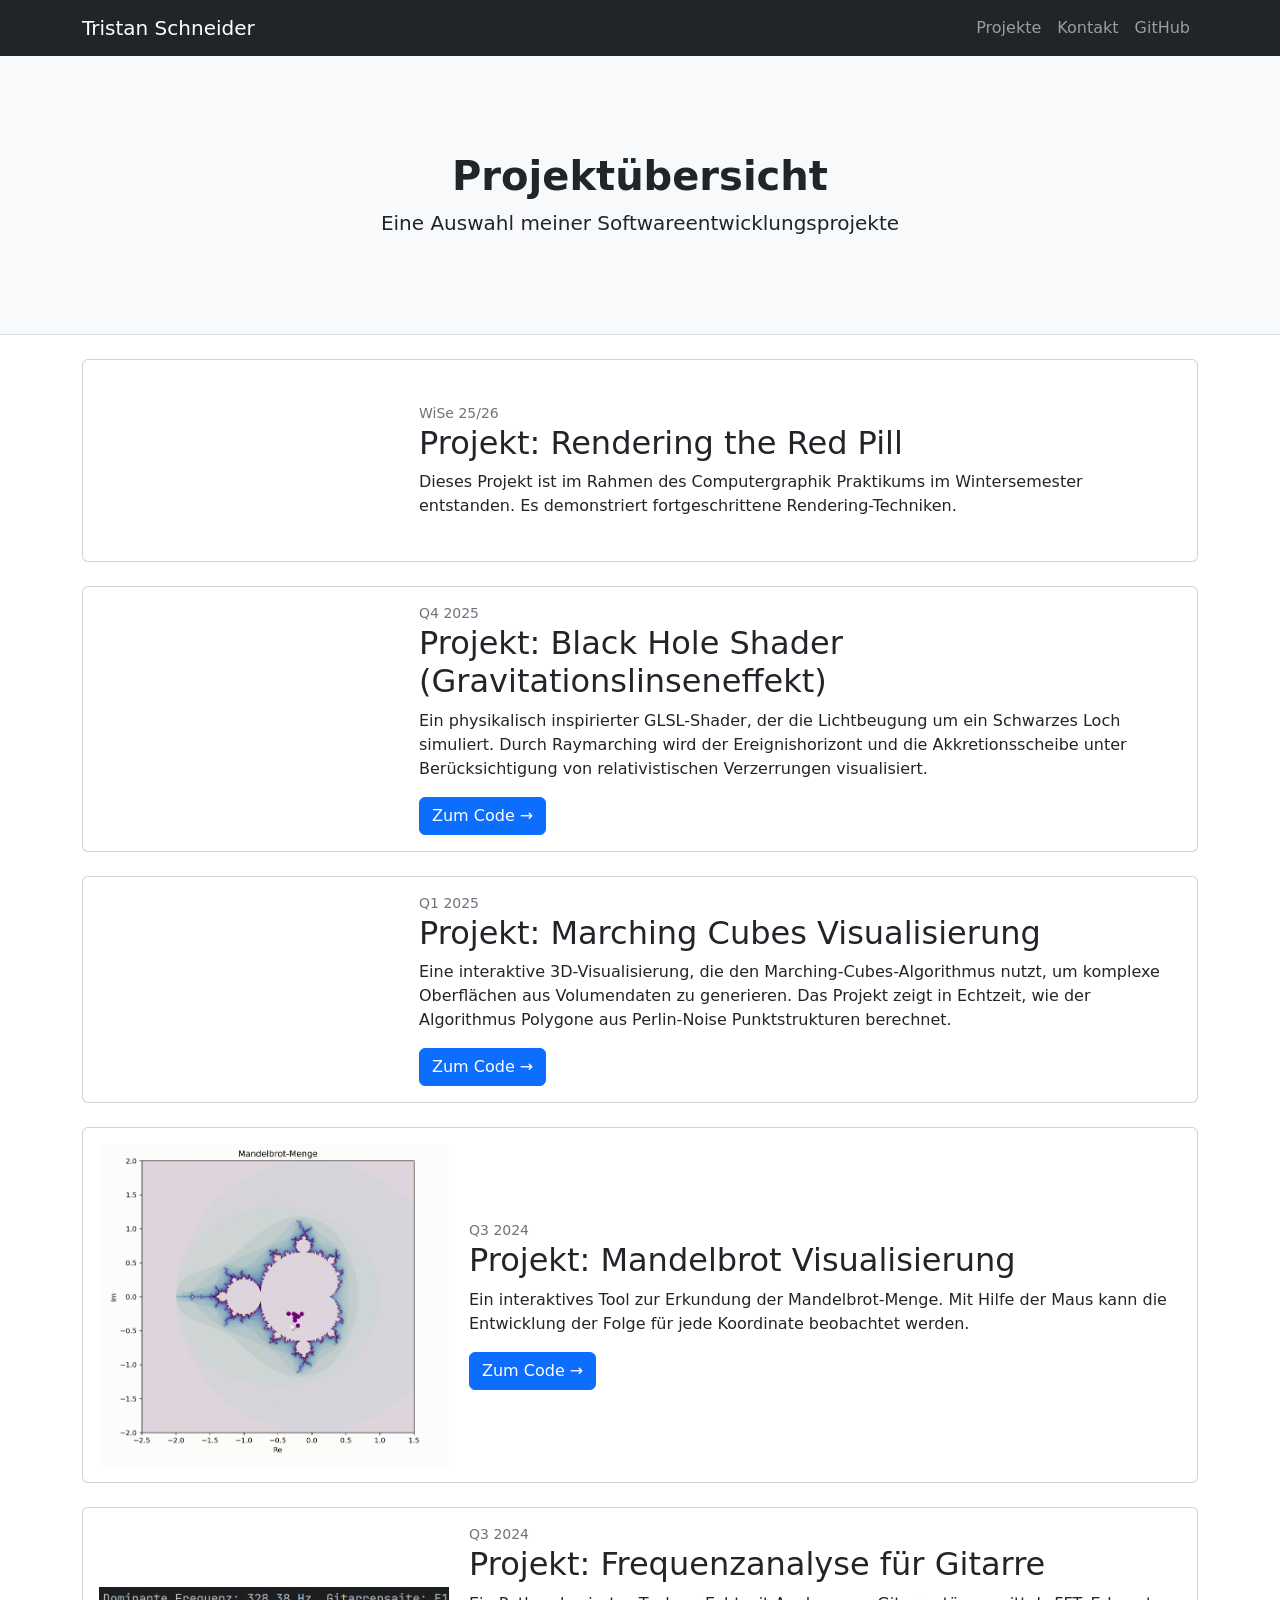
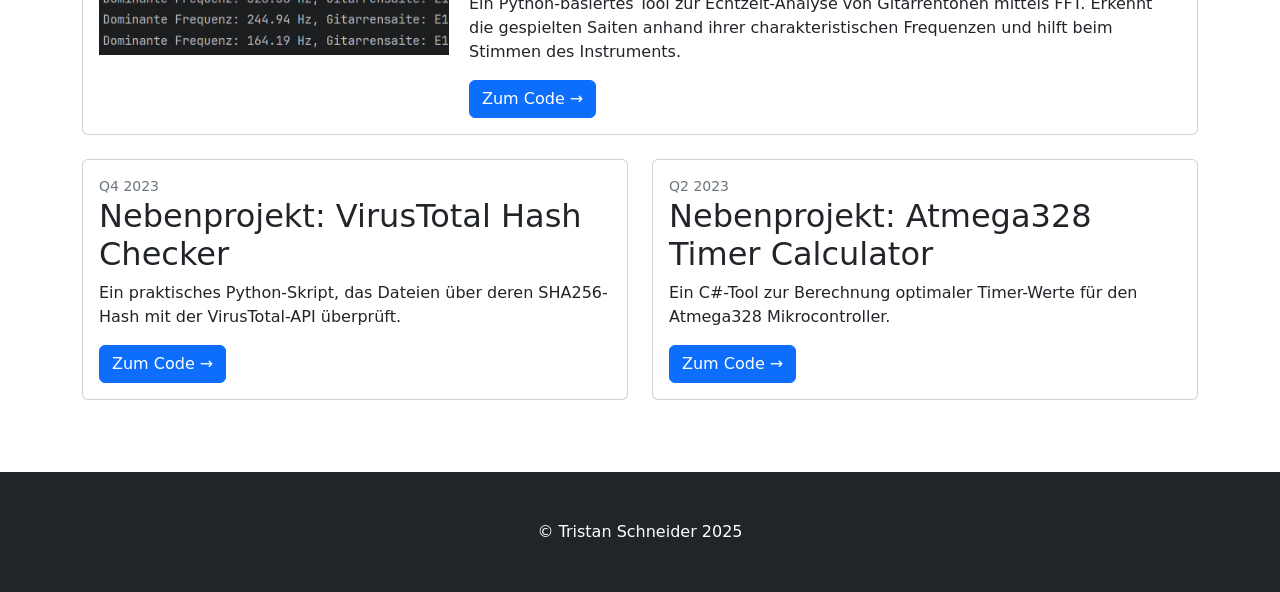
==== index.html @ 1000cde8 "Added Red Pill" ====
<!DOCTYPE html>
<html lang="de">
<head>
    <meta charset="utf-8" />
    <meta name="viewport" content="width=device-width, initial-scale=1, shrink-to-fit=no" />
    <meta name="robots" content="index, follow">
    <meta name="description" content="Portfolio und Projekte von Tristan Schneider" />
    <meta name="author" content="Tristan Schneider" />
    <meta name="google-site-verification" content="EYlL07sfkWWD0wl-OWLfSfuD8Da2Ii_gTiyONG-HzNk" />
    <title>Tristan Schneider – Projekte & Portfolio</title>
    <link rel="icon" type="image/x-icon" href="assets/favicon.ico" />
    <link href="css/styles.css" rel="stylesheet" />
    <style>
        .card-img-left, video {
            width: 350px;
            height: auto;
            margin-right: 20px;
        }

        iframe {
            width: 350px;
            aspect-ratio: 16 / 9;
            margin-right: 20px;
        }

        @media (max-width: 768px) {
            .card-body {
                flex-direction: column;
                text-align: center;
            }

            .card-img-left, video, iframe {
                width: 100%;
                max-width: 350px;
                margin: 0 auto 20px auto;
            }
        }
    </style>
</head>
<body>
<div id="navbar-placeholder"></div>

<header class="py-5 bg-light border-bottom mb-4">
    <div class="container">
        <div class="text-center my-5">
            <h1 class="fw-bolder">Projektübersicht</h1>
            <p class="lead mb-0">Eine Auswahl meiner Softwareentwicklungsprojekte</p>
        </div>
    </div>
</header>

<div class="container">
    <div class="row">
        <div class="col-lg-12">

            <div class="card mb-4">
                <div class="card-body d-flex flex-column flex-sm-row align-items-center">
                    <iframe src="https://www.youtube-nocookie.com/embed/eEupJrGPFXA?si=-1QidhEYqixV_1gB" title="YouTube video player" frameborder="0" allow="accelerometer; autoplay; clipboard-write; encrypted-media; gyroscope; picture-in-picture; web-share" referrerpolicy="strict-origin-when-cross-origin" allowfullscreen></iframe>
                    <div>
                        <div class="small text-muted">WiSe 25/26</div>
                        <h2 class="card-title">Projekt: Rendering the Red Pill</h2>
                        <p class="card-text">
                            Dieses Projekt ist im Rahmen des Computergraphik Praktikums im Wintersemester entstanden. Es demonstriert fortgeschrittene Rendering-Techniken.
                        </p>
                    </div>
                </div>
            </div>

            <div class="card mb-4">
                <div class="card-body d-flex flex-column flex-sm-row align-items-center">
                    <video autoplay loop muted playsinline>
                        <source src="assets/black_hole.mp4" type="video/mp4">
                        Dein Browser unterstützt dieses Videoformat nicht.
                    </video>
                    <div>
                        <div class="small text-muted">Q4 2025</div>
                        <h2 class="card-title">Projekt: Black Hole Shader (Gravitationslinseneffekt)</h2>
                        <p class="card-text">
                            Ein physikalisch inspirierter GLSL-Shader, der die Lichtbeugung um ein Schwarzes Loch simuliert.
                            Durch Raymarching wird der Ereignishorizont und die Akkretionsscheibe unter Berücksichtigung von relativistischen Verzerrungen visualisiert.
                        </p>
                        <a class="btn btn-primary" href="https://github.com/TristanSchneider-dev/BlackHole_ShaderGL">Zum Code →</a>
                    </div>
                </div>
            </div>

            <div class="card mb-4">
                <div class="card-body d-flex flex-column flex-sm-row align-items-center">
                    <video autoplay loop muted playsinline>
                        <source src="assets/cubes.mp4" type="video/mp4">
                        Dein Browser unterstützt dieses Videoformat nicht.
                    </video>
                    <div>
                        <div class="small text-muted">Q1 2025</div>
                        <h2 class="card-title">Projekt: Marching Cubes Visualisierung</h2>
                        <p class="card-text">
                            Eine interaktive 3D-Visualisierung, die den Marching-Cubes-Algorithmus nutzt, um komplexe Oberflächen aus Volumendaten zu generieren.
                            Das Projekt zeigt in Echtzeit, wie der Algorithmus Polygone aus Perlin-Noise Punktstrukturen berechnet.
                        </p>
                        <a class="btn btn-primary" href="https://github.com/TristanSchneider-dev/MarchingCubes_Visualisation">Zum Code →</a>
                    </div>
                </div>
            </div>

            <div class="card mb-4">
                <div class="card-body d-flex flex-column flex-sm-row align-items-center">
                    <img class="card-img-left" src="assets/mandelbrot.gif" alt="Projektbild" />
                    <div>
                        <div class="small text-muted">Q3 2024</div>
                        <h2 class="card-title">Projekt: Mandelbrot Visualisierung</h2>
                        <p class="card-text">
                            Ein interaktives Tool zur Erkundung der Mandelbrot-Menge. Mit Hilfe der Maus kann die Entwicklung der Folge für jede Koordinate beobachtet werden.
                        </p>
                        <a class="btn btn-primary" href="https://github.com/TristanSchneider-dev/Mandelbrot_Menge">Zum Code →</a>
                    </div>
                </div>
            </div>

            <div class="card mb-4">
                <div class="card-body d-flex flex-column flex-sm-row align-items-center">
                    <img class="card-img-left" src="assets/guitar_fft.gif" alt="Projektbild" />
                    <div>
                        <div class="small text-muted">Q3 2024</div>
                        <h2 class="card-title">Projekt: Frequenzanalyse für Gitarre</h2>
                        <p class="card-text">
                            Ein Python-basiertes Tool zur Echtzeit-Analyse von Gitarrentönen mittels FFT.
                            Erkennt die gespielten Saiten anhand ihrer charakteristischen Frequenzen und hilft beim Stimmen des Instruments.
                        </p>
                        <a class="btn btn-primary" href="https://github.com/TristanSchneider-dev/GuitarTuner_FFT">Zum Code →</a>
                    </div>
                </div>
            </div>

            <div class="row">
                <div class="col-lg-6">
                    <div class="card mb-4">
                        <div class="card-body d-flex flex-column flex-sm-row align-items-center">
                            <div>
                                <div class="small text-muted">Q4 2023</div>
                                <h2 class="card-title">Nebenprojekt: VirusTotal Hash Checker</h2>
                                <p class="card-text">
                                    Ein praktisches Python-Skript, das Dateien über deren SHA256-Hash mit der VirusTotal-API überprüft.
                                </p>
                                <a class="btn btn-primary" href="https://github.com/TristanSchneider-dev/VT_Hash_Checker">Zum Code →</a>
                            </div>
                        </div>
                    </div>
                </div>

                <div class="col-lg-6">
                    <div class="card mb-4">
                        <div class="card-body d-flex flex-column flex-sm-row align-items-center">
                            <div>
                                <div class="small text-muted">Q2 2023</div>
                                <h2 class="card-title">Nebenprojekt: Atmega328 Timer Calculator</h2>
                                <p class="card-text">
                                    Ein C#-Tool zur Berechnung optimaler Timer-Werte für den Atmega328 Mikrocontroller.
                                </p>
                                <a class="btn btn-primary" href="https://github.com/TristanSchneider-dev/ATmega328_Timer_Interrupt_Calculator">Zum Code →</a>
                            </div>
                        </div>
                    </div>
                </div>
            </div>
        </div>
    </div>
</div>

<div id="footer-placeholder"></div>

<script src="https://cdn.jsdelivr.net/npm/bootstrap@5.2.3/dist/js/bootstrap.bundle.min.js"></script>
<script src="js/scripts.js"></script>
<script>
    fetch("navbar.html").then(r => r.text()).then(d => { document.getElementById("navbar-placeholder").innerHTML = d; });
    fetch("footer.html").then(r => r.text()).then(d => { document.getElementById("footer-placeholder").innerHTML = d; });
</script>
</body>
</html>
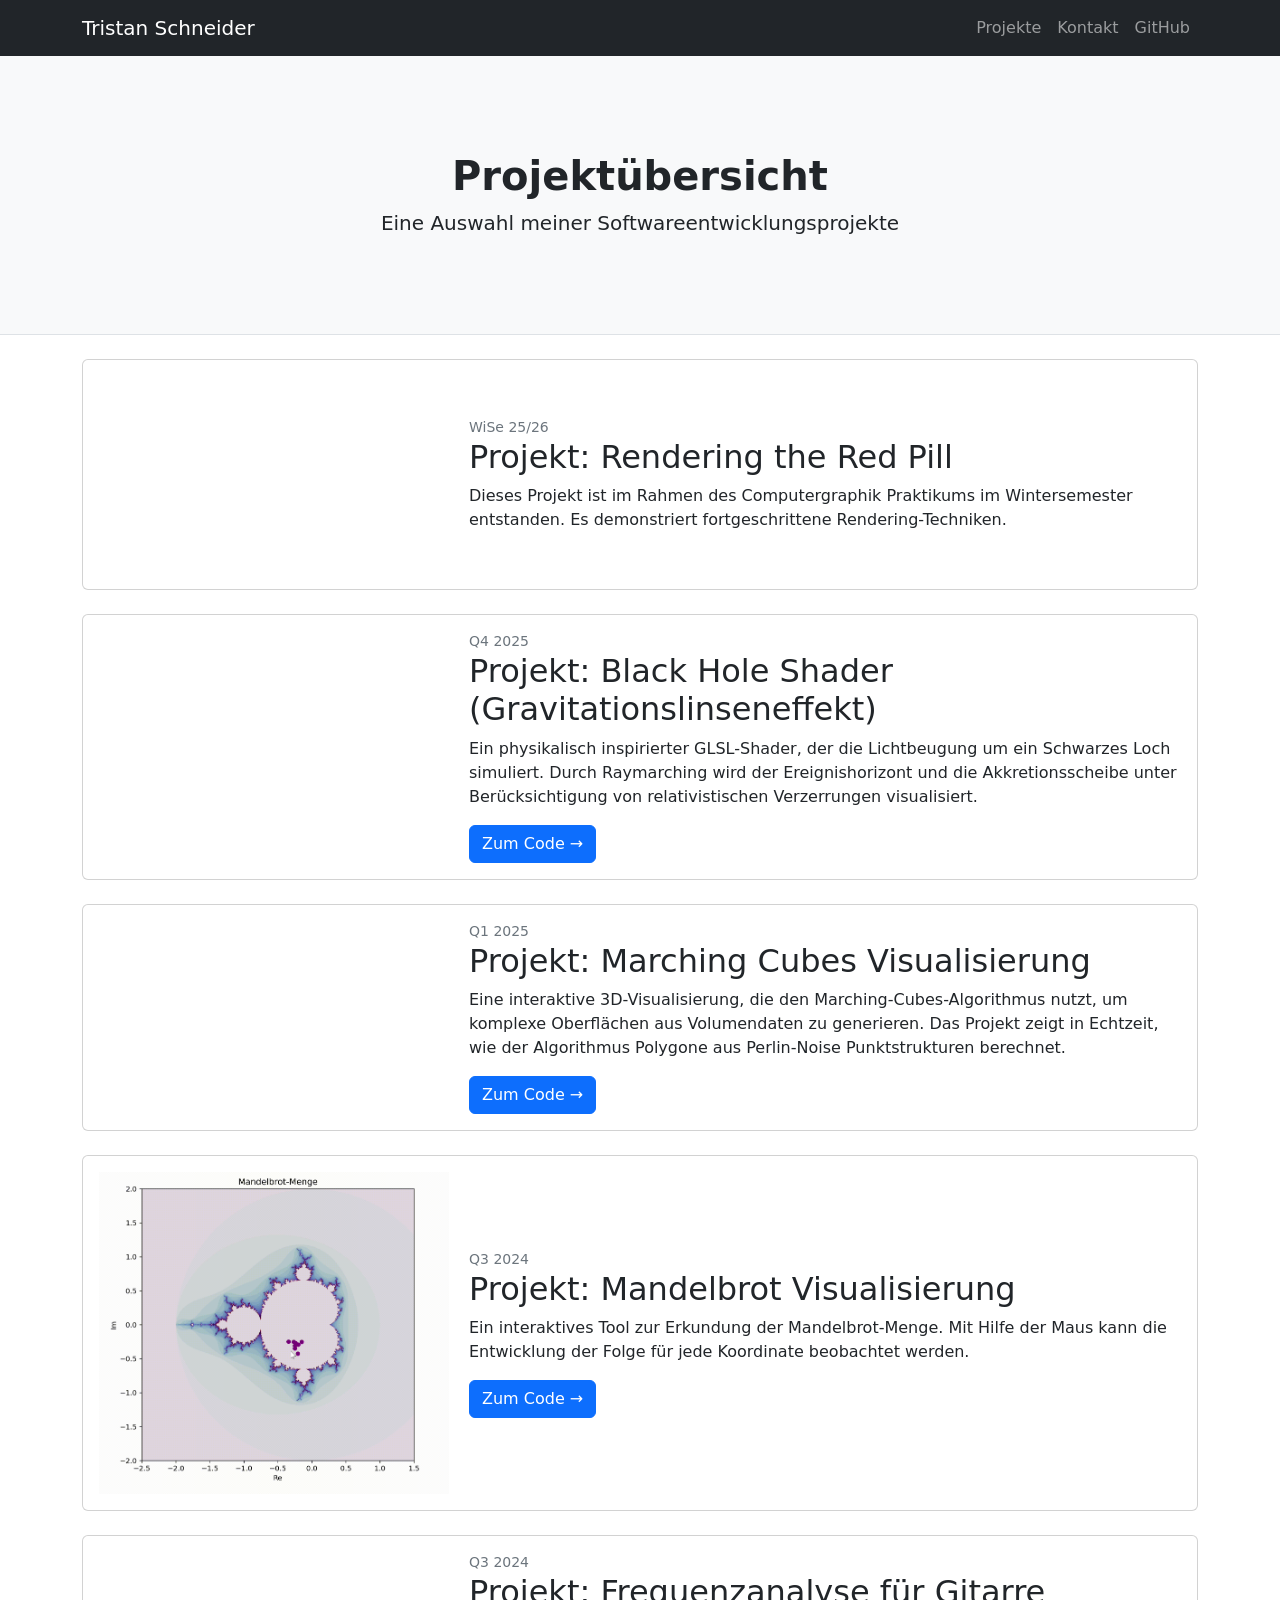
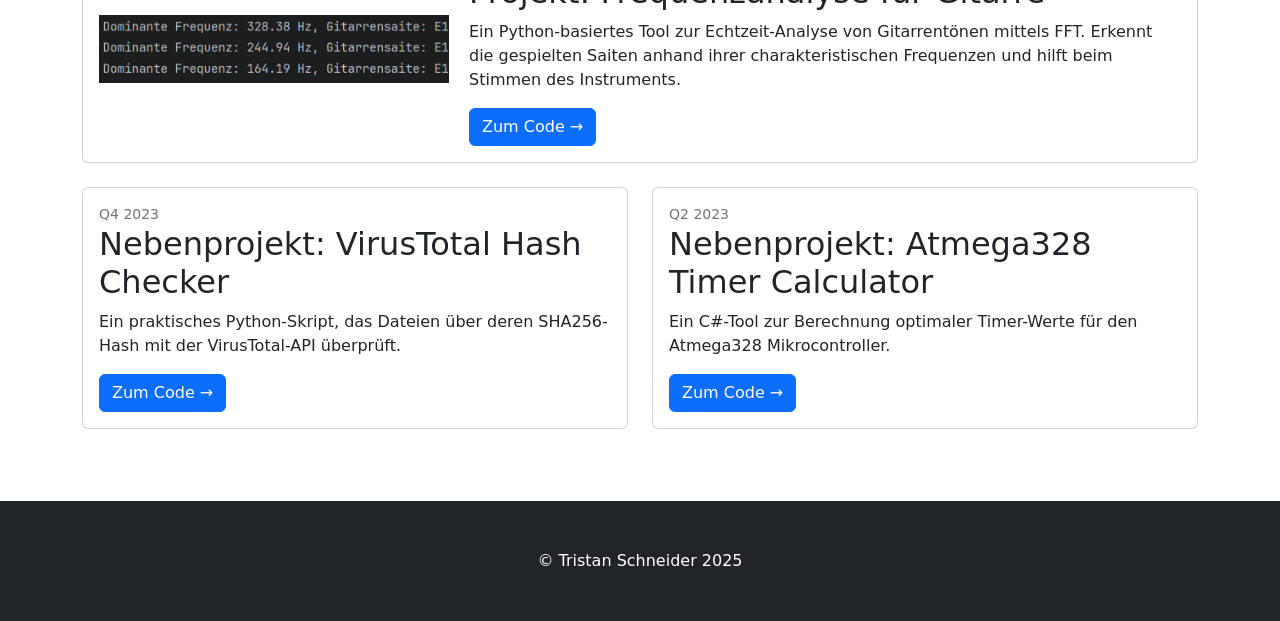
==== commit 5a3b9a29: "Added Red Pill" ====
--- a/index.html
+++ b/index.html
@@ -15,12 +15,15 @@
             width: 350px;
             height: auto;
             margin-right: 20px;
+            flex-shrink: 0;
+            object-fit: contain;
         }
 
         iframe {
             width: 350px;
             aspect-ratio: 16 / 9;
             margin-right: 20px;
+            flex-shrink: 0;
         }
 
         @media (max-width: 768px) {
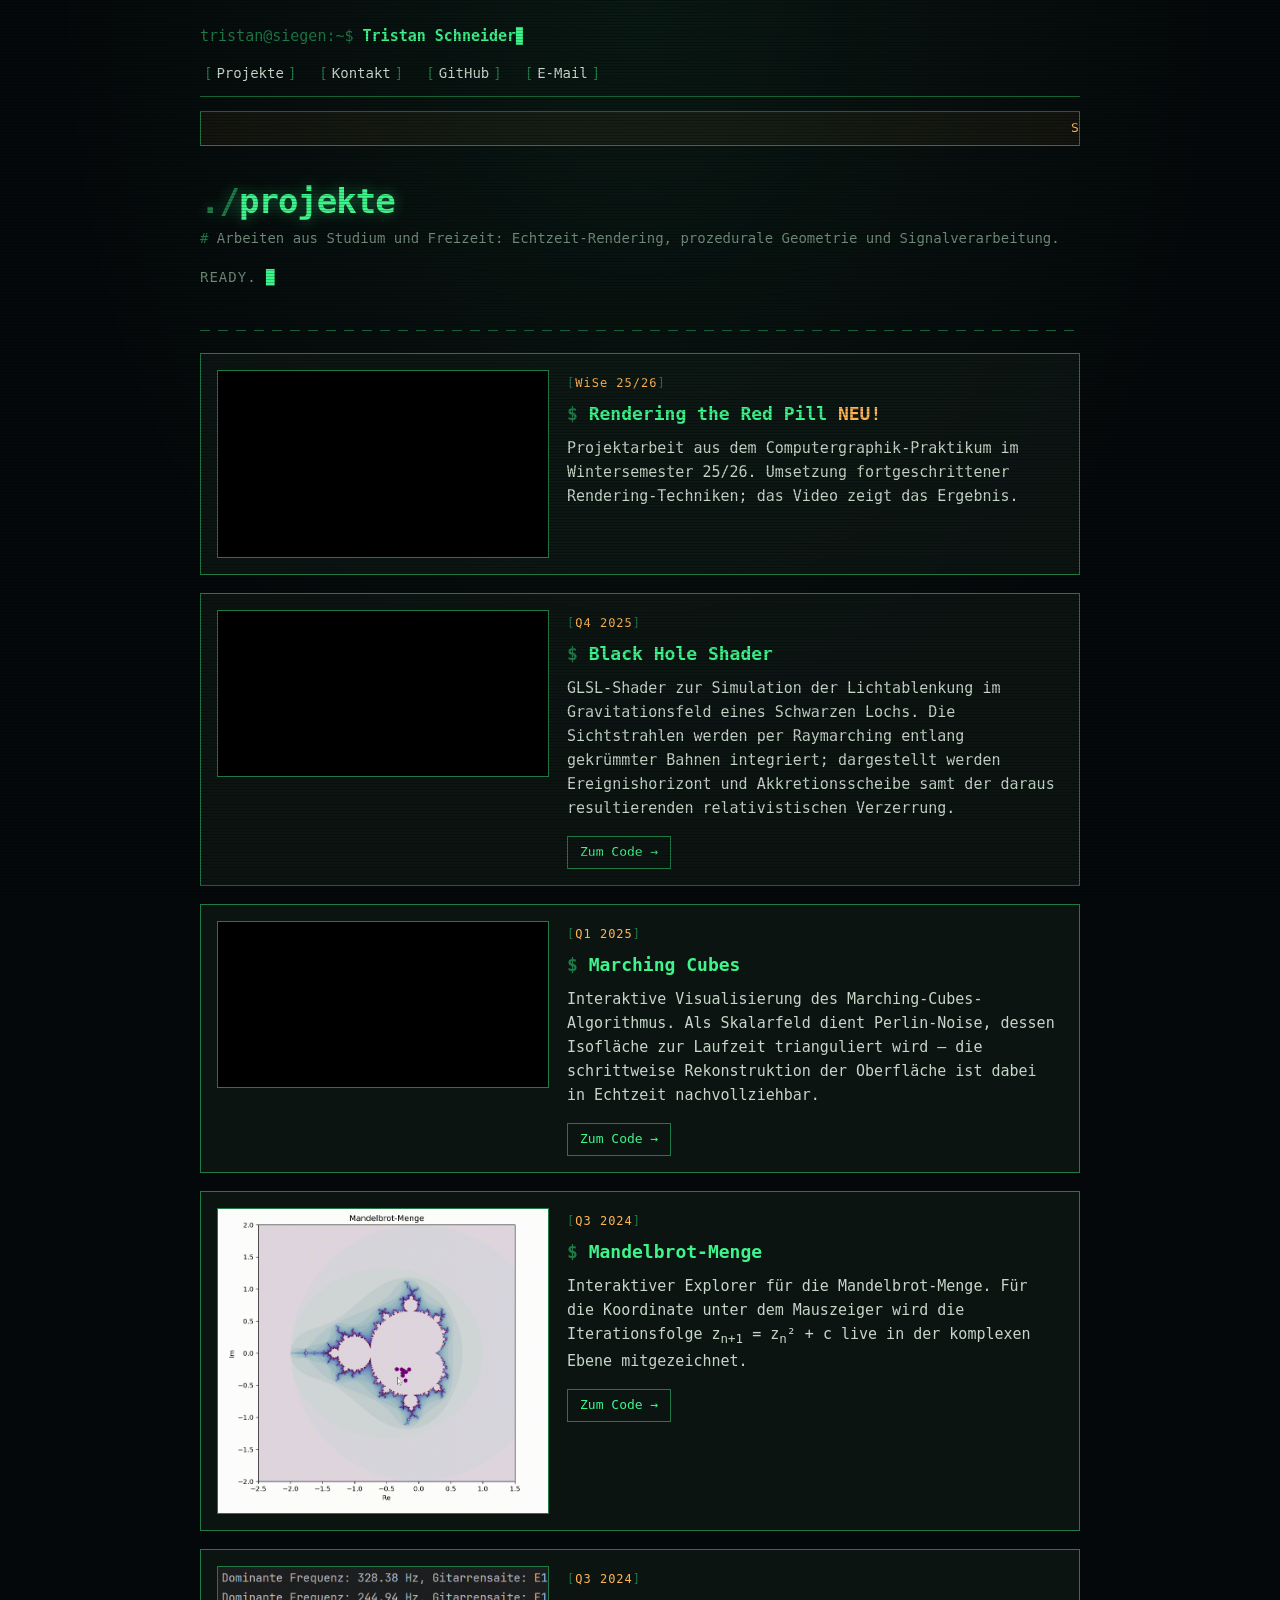
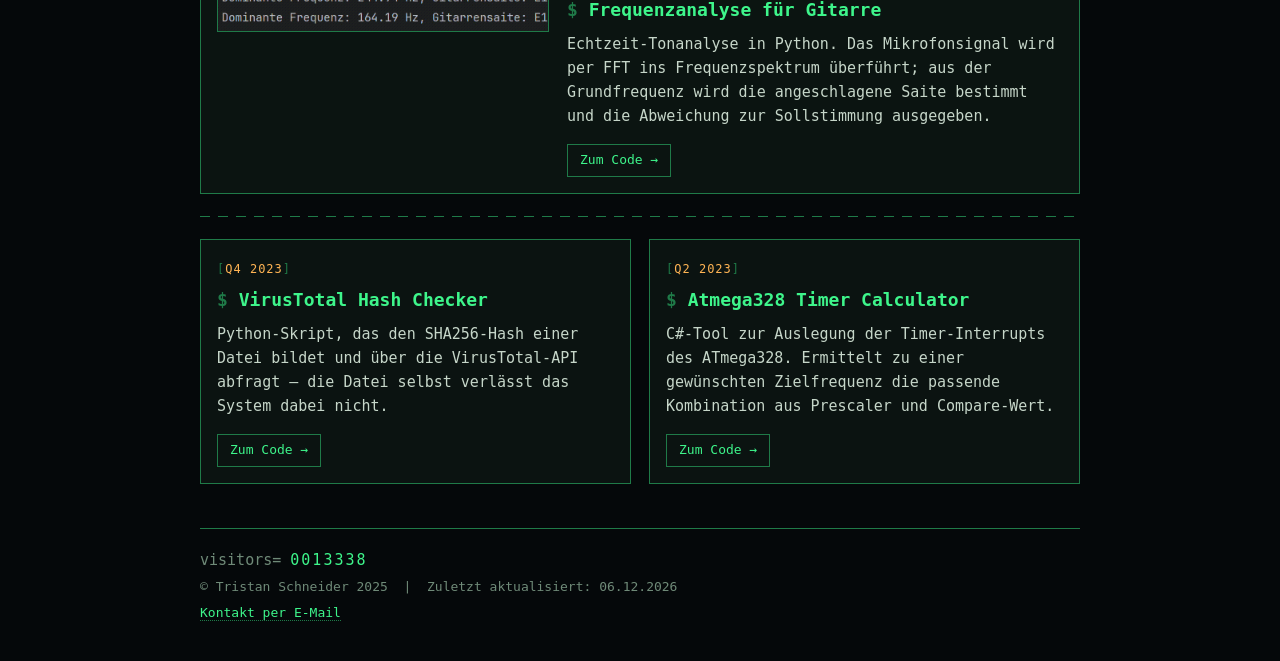
==== commit 06dcda8a: "terminal look" ====
--- a/index.html
+++ b/index.html
@@ -7,175 +7,133 @@
     <meta name="description" content="Portfolio und Projekte von Tristan Schneider" />
     <meta name="author" content="Tristan Schneider" />
     <meta name="google-site-verification" content="EYlL07sfkWWD0wl-OWLfSfuD8Da2Ii_gTiyONG-HzNk" />
-    <title>Tristan Schneider – Projekte & Portfolio</title>
+    <title>Tristan Schneider – Projekte &amp; Portfolio</title>
     <link rel="icon" type="image/x-icon" href="assets/favicon.ico" />
-    <link href="css/styles.css" rel="stylesheet" />
-    <style>
-        .card-img-left, video {
-            width: 350px;
-            height: auto;
-            margin-right: 20px;
-            flex-shrink: 0;
-            object-fit: contain;
-        }
-
-        iframe {
-            width: 350px;
-            aspect-ratio: 16 / 9;
-            margin-right: 20px;
-            flex-shrink: 0;
-        }
-
-        @media (max-width: 768px) {
-            .card-body {
-                flex-direction: column;
-                text-align: center;
-            }
-
-            .card-img-left, video, iframe {
-                width: 100%;
-                max-width: 350px;
-                margin: 0 auto 20px auto;
-            }
-        }
-    </style>
+    <!-- Theme: css/terminal.css, css/n64.css oder css/retro.css -->
+    <link href="css/terminal.css" rel="stylesheet" />
 </head>
 <body>
-<div id="navbar-placeholder"></div>
+<div class="wrapper">
 
-<header class="py-5 bg-light border-bottom mb-4">
-    <div class="container">
-        <div class="text-center my-5">
-            <h1 class="fw-bolder">Projektübersicht</h1>
-            <p class="lead mb-0">Eine Auswahl meiner Softwareentwicklungsprojekte</p>
+    <div id="navbar-placeholder"></div>
+
+    <div class="page-head">
+        <h1 class="title">Projekte</h1>
+        <p class="sub">Arbeiten aus Studium und Freizeit: Echtzeit-Rendering, prozedurale Geometrie und Signalverarbeitung.</p>
+        <div class="start-sign" aria-hidden="true"></div>
+    </div>
+
+    <hr class="divider" />
+
+    <div class="card">
+        <div class="card-inner">
+            <iframe src="https://www.youtube-nocookie.com/embed/eEupJrGPFXA?si=-1QidhEYqixV_1gB" title="YouTube video player" frameborder="0" allow="accelerometer; autoplay; clipboard-write; encrypted-media; gyroscope; picture-in-picture; web-share" referrerpolicy="strict-origin-when-cross-origin" allowfullscreen></iframe>
+            <div class="text">
+                <div class="date">WiSe 25/26</div>
+                <h2>Rendering the Red Pill <span class="blink">NEU!</span></h2>
+                <p>
+                    Projektarbeit aus dem Computergraphik-Praktikum im Wintersemester 25/26. Umsetzung fortgeschrittener Rendering-Techniken; das Video zeigt das Ergebnis.
+                </p>
+            </div>
         </div>
     </div>
-</header>
 
-<div class="container">
-    <div class="row">
-        <div class="col-lg-12">
+    <div class="card">
+        <div class="card-inner">
+            <video autoplay loop muted playsinline>
+                <source src="assets/black_hole.mp4" type="video/mp4">
+                Dein Browser unterstützt dieses Videoformat nicht.
+            </video>
+            <div class="text">
+                <div class="date">Q4 2025</div>
+                <h2>Black Hole Shader</h2>
+                <p>
+                    GLSL-Shader zur Simulation der Lichtablenkung im Gravitationsfeld eines Schwarzen Lochs. Die Sichtstrahlen werden per Raymarching entlang gekrümmter Bahnen integriert; dargestellt werden Ereignishorizont und Akkretionsscheibe samt der daraus resultierenden relativistischen Verzerrung.
+                </p>
+                <a class="btn" href="https://github.com/TristanSchneider-dev/BlackHole_ShaderGL">Zum Code →</a>
+            </div>
+        </div>
+    </div>
 
-            <div class="card mb-4">
-                <div class="card-body d-flex flex-column flex-sm-row align-items-center">
-                    <iframe src="https://www.youtube-nocookie.com/embed/eEupJrGPFXA?si=-1QidhEYqixV_1gB" title="YouTube video player" frameborder="0" allow="accelerometer; autoplay; clipboard-write; encrypted-media; gyroscope; picture-in-picture; web-share" referrerpolicy="strict-origin-when-cross-origin" allowfullscreen></iframe>
-                    <div>
-                        <div class="small text-muted">WiSe 25/26</div>
-                        <h2 class="card-title">Projekt: Rendering the Red Pill</h2>
-                        <p class="card-text">
-                            Dieses Projekt ist im Rahmen des Computergraphik Praktikums im Wintersemester entstanden. Es demonstriert fortgeschrittene Rendering-Techniken.
-                        </p>
-                    </div>
+    <div class="card">
+        <div class="card-inner">
+            <video autoplay loop muted playsinline>
+                <source src="assets/cubes.mp4" type="video/mp4">
+                Dein Browser unterstützt dieses Videoformat nicht.
+            </video>
+            <div class="text">
+                <div class="date">Q1 2025</div>
+                <h2>Marching Cubes</h2>
+                <p>
+                    Interaktive Visualisierung des Marching-Cubes-Algorithmus. Als Skalarfeld dient Perlin-Noise, dessen Isofläche zur Laufzeit trianguliert wird – die schrittweise Rekonstruktion der Oberfläche ist dabei in Echtzeit nachvollziehbar.
+                </p>
+                <a class="btn" href="https://github.com/TristanSchneider-dev/MarchingCubes_Visualisation">Zum Code →</a>
+            </div>
+        </div>
+    </div>
+
+    <div class="card">
+        <div class="card-inner">
+            <img src="assets/mandelbrot.gif" alt="Projektbild" />
+            <div class="text">
+                <div class="date">Q3 2024</div>
+                <h2>Mandelbrot-Menge</h2>
+                <p>
+                    Interaktiver Explorer für die Mandelbrot-Menge. Für die Koordinate unter dem Mauszeiger wird die Iterationsfolge z<sub>n+1</sub> = z<sub>n</sub>² + c live in der komplexen Ebene mitgezeichnet.
+                </p>
+                <a class="btn" href="https://github.com/TristanSchneider-dev/Mandelbrot_Menge">Zum Code →</a>
+            </div>
+        </div>
+    </div>
+
+    <div class="card">
+        <div class="card-inner">
+            <img src="assets/guitar_fft.gif" alt="Projektbild" />
+            <div class="text">
+                <div class="date">Q3 2024</div>
+                <h2>Frequenzanalyse für Gitarre</h2>
+                <p>
+                    Echtzeit-Tonanalyse in Python. Das Mikrofonsignal wird per FFT ins Frequenzspektrum überführt; aus der Grundfrequenz wird die angeschlagene Saite bestimmt und die Abweichung zur Sollstimmung ausgegeben.
+                </p>
+                <a class="btn" href="https://github.com/TristanSchneider-dev/GuitarTuner_FFT">Zum Code →</a>
+            </div>
+        </div>
+    </div>
+
+    <hr class="divider" />
+
+    <div class="card-grid">
+        <div class="card">
+            <div class="card-inner">
+                <div class="text">
+                    <div class="date">Q4 2023</div>
+                    <h2>VirusTotal Hash Checker</h2>
+                    <p>
+                        Python-Skript, das den SHA256-Hash einer Datei bildet und über die VirusTotal-API abfragt – die Datei selbst verlässt das System dabei nicht.
+                    </p>
+                    <a class="btn" href="https://github.com/TristanSchneider-dev/VT_Hash_Checker">Zum Code →</a>
                 </div>
             </div>
+        </div>
 
-            <div class="card mb-4">
-                <div class="card-body d-flex flex-column flex-sm-row align-items-center">
-                    <video autoplay loop muted playsinline>
-                        <source src="assets/black_hole.mp4" type="video/mp4">
-                        Dein Browser unterstützt dieses Videoformat nicht.
-                    </video>
-                    <div>
-                        <div class="small text-muted">Q4 2025</div>
-                        <h2 class="card-title">Projekt: Black Hole Shader (Gravitationslinseneffekt)</h2>
-                        <p class="card-text">
-                            Ein physikalisch inspirierter GLSL-Shader, der die Lichtbeugung um ein Schwarzes Loch simuliert.
-                            Durch Raymarching wird der Ereignishorizont und die Akkretionsscheibe unter Berücksichtigung von relativistischen Verzerrungen visualisiert.
-                        </p>
-                        <a class="btn btn-primary" href="https://github.com/TristanSchneider-dev/BlackHole_ShaderGL">Zum Code →</a>
-                    </div>
-                </div>
-            </div>
-
-            <div class="card mb-4">
-                <div class="card-body d-flex flex-column flex-sm-row align-items-center">
-                    <video autoplay loop muted playsinline>
-                        <source src="assets/cubes.mp4" type="video/mp4">
-                        Dein Browser unterstützt dieses Videoformat nicht.
-                    </video>
-                    <div>
-                        <div class="small text-muted">Q1 2025</div>
-                        <h2 class="card-title">Projekt: Marching Cubes Visualisierung</h2>
-                        <p class="card-text">
-                            Eine interaktive 3D-Visualisierung, die den Marching-Cubes-Algorithmus nutzt, um komplexe Oberflächen aus Volumendaten zu generieren.
-                            Das Projekt zeigt in Echtzeit, wie der Algorithmus Polygone aus Perlin-Noise Punktstrukturen berechnet.
-                        </p>
-                        <a class="btn btn-primary" href="https://github.com/TristanSchneider-dev/MarchingCubes_Visualisation">Zum Code →</a>
-                    </div>
-                </div>
-            </div>
-
-            <div class="card mb-4">
-                <div class="card-body d-flex flex-column flex-sm-row align-items-center">
-                    <img class="card-img-left" src="assets/mandelbrot.gif" alt="Projektbild" />
-                    <div>
-                        <div class="small text-muted">Q3 2024</div>
-                        <h2 class="card-title">Projekt: Mandelbrot Visualisierung</h2>
-                        <p class="card-text">
-                            Ein interaktives Tool zur Erkundung der Mandelbrot-Menge. Mit Hilfe der Maus kann die Entwicklung der Folge für jede Koordinate beobachtet werden.
-                        </p>
-                        <a class="btn btn-primary" href="https://github.com/TristanSchneider-dev/Mandelbrot_Menge">Zum Code →</a>
-                    </div>
-                </div>
-            </div>
-
-            <div class="card mb-4">
-                <div class="card-body d-flex flex-column flex-sm-row align-items-center">
-                    <img class="card-img-left" src="assets/guitar_fft.gif" alt="Projektbild" />
-                    <div>
-                        <div class="small text-muted">Q3 2024</div>
-                        <h2 class="card-title">Projekt: Frequenzanalyse für Gitarre</h2>
-                        <p class="card-text">
-                            Ein Python-basiertes Tool zur Echtzeit-Analyse von Gitarrentönen mittels FFT.
-                            Erkennt die gespielten Saiten anhand ihrer charakteristischen Frequenzen und hilft beim Stimmen des Instruments.
-                        </p>
-                        <a class="btn btn-primary" href="https://github.com/TristanSchneider-dev/GuitarTuner_FFT">Zum Code →</a>
-                    </div>
-                </div>
-            </div>
-
-            <div class="row">
-                <div class="col-lg-6">
-                    <div class="card mb-4">
-                        <div class="card-body d-flex flex-column flex-sm-row align-items-center">
-                            <div>
-                                <div class="small text-muted">Q4 2023</div>
-                                <h2 class="card-title">Nebenprojekt: VirusTotal Hash Checker</h2>
-                                <p class="card-text">
-                                    Ein praktisches Python-Skript, das Dateien über deren SHA256-Hash mit der VirusTotal-API überprüft.
-                                </p>
-                                <a class="btn btn-primary" href="https://github.com/TristanSchneider-dev/VT_Hash_Checker">Zum Code →</a>
-                            </div>
-                        </div>
-                    </div>
-                </div>
-
-                <div class="col-lg-6">
-                    <div class="card mb-4">
-                        <div class="card-body d-flex flex-column flex-sm-row align-items-center">
-                            <div>
-                                <div class="small text-muted">Q2 2023</div>
-                                <h2 class="card-title">Nebenprojekt: Atmega328 Timer Calculator</h2>
-                                <p class="card-text">
-                                    Ein C#-Tool zur Berechnung optimaler Timer-Werte für den Atmega328 Mikrocontroller.
-                                </p>
-                                <a class="btn btn-primary" href="https://github.com/TristanSchneider-dev/ATmega328_Timer_Interrupt_Calculator">Zum Code →</a>
-                            </div>
-                        </div>
-                    </div>
+        <div class="card">
+            <div class="card-inner">
+                <div class="text">
+                    <div class="date">Q2 2023</div>
+                    <h2>Atmega328 Timer Calculator</h2>
+                    <p>
+                        C#-Tool zur Auslegung der Timer-Interrupts des ATmega328. Ermittelt zu einer gewünschten Zielfrequenz die passende Kombination aus Prescaler und Compare-Wert.
+                    </p>
+                    <a class="btn" href="https://github.com/TristanSchneider-dev/ATmega328_Timer_Interrupt_Calculator">Zum Code →</a>
                 </div>
             </div>
         </div>
     </div>
+
+    <div id="footer-placeholder"></div>
+
 </div>
 
-<div id="footer-placeholder"></div>
-
-<script src="https://cdn.jsdelivr.net/npm/bootstrap@5.2.3/dist/js/bootstrap.bundle.min.js"></script>
 <script src="js/scripts.js"></script>
-<script>
-    fetch("navbar.html").then(r => r.text()).then(d => { document.getElementById("navbar-placeholder").innerHTML = d; });
-    fetch("footer.html").then(r => r.text()).then(d => { document.getElementById("footer-placeholder").innerHTML = d; });
-</script>
 </body>
-</html>+</html>
--- a/css/terminal.css
+++ b/css/terminal.css
@@ -0,0 +1,550 @@
+/*!
+ * Tristan Schneider - Homepage
+ * Theme: Terminal / Demoscene
+ * Monospace, Phosphorgruen, alles eckig.
+ */
+
+/* ============ FARBEN ============ */
+
+:root {
+    --bg: #05080a;
+    --bg-panel: rgba(18, 30, 24, 0.55);
+    --fg: #c6d6c9;
+    --muted: #6f8a78;
+    --green: #3ef58b;
+    --green-dim: #1f7a48;
+    --amber: #ffb454;
+    --mono: "JetBrains Mono", "Fira Code", "SF Mono", Menlo, Consolas, "DejaVu Sans Mono", "Courier New", monospace;
+}
+
+/* ============ GRUNDGERUEST ============ */
+
+html {
+    background-color: var(--bg);
+}
+
+body {
+    margin: 0;
+    padding: 24px 0 32px 0;
+    font-family: var(--mono);
+    font-size: 15px;
+    line-height: 1.6;
+    color: var(--fg);
+    background-color: var(--bg);
+    /* leichter Phosphorschimmer in der Mitte */
+    background-image: radial-gradient(ellipse at 50% 0%, rgba(62, 245, 139, 0.07) 0%, rgba(62, 245, 139, 0) 65%);
+    background-attachment: fixed;
+}
+
+/* Scanlines wie auf einem Roehrenmonitor */
+body::after {
+    content: "";
+    position: fixed;
+    inset: 0;
+    pointer-events: none;
+    z-index: 9999;
+    background-image: repeating-linear-gradient(
+        180deg,
+        rgba(0, 0, 0, 0.22) 0 1px,
+        rgba(0, 0, 0, 0) 1px 3px
+    );
+}
+
+.wrapper {
+    width: 92%;
+    max-width: 880px;
+    margin: 0 auto;
+}
+
+::selection {
+    background-color: var(--green);
+    color: #000000;
+}
+
+p {
+    margin: 10px 0;
+}
+
+a {
+    color: var(--green);
+    text-decoration: none;
+    border-bottom: 1px dotted var(--green-dim);
+}
+
+a:visited {
+    color: #8fd7ae;
+}
+
+a:hover {
+    background-color: var(--green);
+    color: #000000;
+    border-bottom-color: transparent;
+}
+
+/* ============ NAVIGATION ============ */
+
+.site-nav {
+    padding: 0 0 10px 0;
+    margin-bottom: 14px;
+    border-bottom: 1px solid var(--green-dim);
+}
+
+.site-nav .brand {
+    font-size: 15px;
+    margin-bottom: 12px;
+    color: var(--muted);
+}
+
+.site-nav .brand::before {
+    content: "tristan@siegen:~$ ";
+    color: var(--green-dim);
+}
+
+.site-nav .brand a {
+    color: var(--green);
+    font-weight: bold;
+    border: 0;
+}
+
+.site-nav .brand a:hover {
+    background-color: var(--green);
+    color: #000000;
+}
+
+.site-nav .brand::after {
+    content: "\258A";
+    color: var(--green);
+    animation: blinker 1.1s steps(2, start) infinite;
+}
+
+.site-nav a.nav-btn {
+    display: inline-block;
+    margin-right: 6px;
+    padding: 2px 4px;
+    font-size: 14px;
+    color: var(--fg);
+    text-decoration: none;
+    border: 0;
+}
+
+.site-nav a.nav-btn::before {
+    content: "[";
+    color: var(--green-dim);
+    margin-right: 4px;
+}
+
+.site-nav a.nav-btn::after {
+    content: "]";
+    color: var(--green-dim);
+    margin-left: 4px;
+}
+
+.site-nav a.nav-btn:hover {
+    background-color: var(--green);
+    color: #000000;
+}
+
+.site-nav a.nav-btn:hover::before,
+.site-nav a.nav-btn:hover::after {
+    color: #000000;
+}
+
+/* ============ SCROLLER (Demoscene-Gruesse) ============ */
+
+.banner {
+    overflow: hidden;
+    white-space: nowrap;
+    padding: 6px 8px;
+    margin-bottom: 18px;
+    border: 1px solid var(--green-dim);
+    font-size: 13px;
+    letter-spacing: 1px;
+    color: var(--amber);
+    background-color: rgba(255, 180, 84, 0.05);
+}
+
+.banner span {
+    display: inline-block;
+    padding-left: 100%;
+    animation: scroll-left 24s linear infinite;
+}
+
+.banner:hover span {
+    animation-play-state: paused;
+}
+
+@keyframes scroll-left {
+    to { transform: translateX(-100%); }
+}
+
+/* ============ KOPFBEREICH ============ */
+
+.page-head {
+    padding: 18px 0 20px 0;
+    margin-bottom: 4px;
+}
+
+.page-head .title {
+    margin: 0 0 6px 0;
+    font-size: 34px;
+    font-weight: bold;
+    line-height: 1.15;
+    letter-spacing: -1px;
+    text-transform: lowercase;
+    color: var(--green);
+    text-shadow: 0 0 14px rgba(62, 245, 139, 0.45);
+}
+
+.page-head .title::before {
+    content: "./";
+    color: var(--green-dim);
+}
+
+.page-head .sub {
+    margin: 0;
+    font-size: 14px;
+    color: var(--muted);
+}
+
+.page-head .sub::before {
+    content: "# ";
+    color: var(--green-dim);
+}
+
+.start-sign {
+    margin-top: 16px;
+    font-size: 14px;
+    letter-spacing: 1px;
+    color: var(--muted);
+}
+
+.start-sign::before {
+    content: "READY.";
+}
+
+.start-sign::after {
+    content: " \2588";
+    color: var(--green);
+    animation: blinker 1.1s steps(2, start) infinite;
+}
+
+.blink {
+    color: var(--amber);
+    animation: blinker 1.1s steps(2, start) infinite;
+}
+
+@keyframes blinker {
+    to { visibility: hidden; }
+}
+
+/* ============ TRENNER ============ */
+
+hr.divider {
+    height: 1px;
+    border: 0;
+    margin: 22px 0;
+    background: repeating-linear-gradient(
+        90deg,
+        var(--green-dim) 0 10px,
+        transparent 10px 18px
+    );
+}
+
+/* ============ PROJEKTE ============ */
+
+.card {
+    padding: 16px;
+    margin-bottom: 18px;
+    border: 1px solid var(--green-dim);
+    background-color: var(--bg-panel);
+    transition: border-color 0.15s linear;
+}
+
+.card:hover {
+    border-color: var(--green);
+}
+
+.card-inner {
+    display: flex;
+    flex-wrap: wrap;
+    align-items: flex-start;
+    gap: 18px;
+}
+
+.card .text {
+    flex: 1 1 300px;
+    min-width: 0;
+}
+
+.card h2 {
+    margin: 8px 0 10px 0;
+    font-size: 18px;
+    font-weight: bold;
+    line-height: 1.35;
+    color: var(--green);
+}
+
+.card h2::before {
+    content: "$ ";
+    color: var(--green-dim);
+}
+
+.card .date {
+    display: inline-block;
+    font-size: 12px;
+    letter-spacing: 1px;
+    color: var(--amber);
+}
+
+.card .date::before {
+    content: "[";
+    color: var(--green-dim);
+}
+
+.card .date::after {
+    content: "]";
+    color: var(--green-dim);
+}
+
+.card p {
+    margin: 10px 0 16px 0;
+    color: var(--fg);
+}
+
+.card img,
+.card video,
+.card iframe {
+    width: 330px;
+    max-width: 100%;
+    flex-shrink: 0;
+    display: block;
+    border: 1px solid var(--green-dim);
+    background-color: #000000;
+}
+
+.card img,
+.card video {
+    height: auto;
+}
+
+.card iframe {
+    aspect-ratio: 16 / 9;
+}
+
+.card-grid {
+    display: flex;
+    flex-wrap: wrap;
+    gap: 18px;
+}
+
+.card-grid .card {
+    flex: 1 1 320px;
+}
+
+/* ============ BUTTONS ============ */
+
+a.btn {
+    display: inline-block;
+    padding: 5px 12px;
+    font-family: var(--mono);
+    font-size: 13px;
+    color: var(--green);
+    text-decoration: none;
+    border: 1px solid var(--green-dim);
+    background-color: transparent;
+}
+
+a.btn:visited {
+    color: var(--green);
+}
+
+a.btn:hover {
+    background-color: var(--green);
+    border-color: var(--green);
+    color: #000000;
+}
+
+a.btn:active {
+    background-color: var(--green-dim);
+    border-color: var(--green-dim);
+    color: #000000;
+}
+
+/* ============ KONTAKTSEITE ============ */
+
+.contact {
+    padding: 18px;
+    border: 1px solid var(--green-dim);
+    background-color: var(--bg-panel);
+}
+
+.contact .inner {
+    display: flex;
+    flex-wrap: wrap;
+    gap: 22px;
+    align-items: flex-start;
+}
+
+.contact .portrait {
+    width: 170px;
+    height: 170px;
+    object-fit: cover;
+    flex-shrink: 0;
+    border: 1px solid var(--green-dim);
+    /* Phosphor-Look, beim Ueberfahren wieder in Farbe */
+    filter: grayscale(1) contrast(1.1) sepia(1) hue-rotate(75deg) saturate(1.3);
+    transition: filter 0.2s linear;
+}
+
+.contact .portrait:hover {
+    filter: none;
+}
+
+.contact .info {
+    flex: 1 1 300px;
+    min-width: 0;
+}
+
+.contact h2 {
+    margin: 0 0 14px 0;
+    font-size: 20px;
+    color: var(--green);
+}
+
+.contact h2::before {
+    content: "$ whoami";
+    display: block;
+    font-size: 13px;
+    font-weight: normal;
+    color: var(--green-dim);
+    margin-bottom: 4px;
+}
+
+table.infotable {
+    width: 100%;
+    border-collapse: collapse;
+    margin-bottom: 16px;
+}
+
+table.infotable td {
+    padding: 6px 12px 6px 0;
+    font-size: 14px;
+    vertical-align: top;
+    border-bottom: 1px solid rgba(31, 122, 72, 0.35);
+}
+
+table.infotable tr:last-child td {
+    border-bottom: 0;
+}
+
+table.infotable td.label {
+    font-size: 13px;
+    color: var(--amber);
+    white-space: nowrap;
+}
+
+table.infotable td.label::after {
+    content: ":";
+    color: var(--green-dim);
+}
+
+.guestbook {
+    margin-top: 20px;
+    padding: 14px;
+    border: 1px dashed var(--green-dim);
+}
+
+.guestbook h3 {
+    margin: 0 0 6px 0;
+    font-size: 15px;
+    font-weight: bold;
+    color: var(--green);
+}
+
+.guestbook h3::before {
+    content: "## ";
+    color: var(--green-dim);
+}
+
+/* ============ FUSSBEREICH ============ */
+
+.page-foot {
+    margin-top: 26px;
+    padding-top: 14px;
+    border-top: 1px solid var(--green-dim);
+    font-size: 13px;
+    color: var(--muted);
+}
+
+.page-foot p {
+    margin: 5px 0;
+}
+
+/* "Du bist Besucher Nr." - der Zaehler beschriftet sich hier selbst */
+.page-foot p:first-child {
+    display: none;
+}
+
+.counter {
+    color: var(--green);
+    font-size: 15px;
+    letter-spacing: 2px;
+}
+
+.counter::before {
+    content: "visitors= ";
+    color: var(--muted);
+    letter-spacing: 0;
+}
+
+.badges {
+    margin-top: 14px;
+}
+
+.badge {
+    display: inline-block;
+    margin: 4px 6px 0 0;
+    padding: 2px 8px;
+    font-size: 11px;
+    letter-spacing: 1px;
+    color: var(--green-dim);
+    border: 1px solid rgba(31, 122, 72, 0.5);
+}
+
+.badge-1::before { content: "100% STATIC"; }
+.badge-2::before { content: "NO TRACKING"; }
+.badge-3::before { content: "HANDCODED"; }
+.badge-4::before { content: "UTF-8"; }
+
+/* ============ KLEINE BILDSCHIRME ============ */
+
+@media (max-width: 640px) {
+    .page-head .title {
+        font-size: 26px;
+    }
+
+    .card-inner,
+    .contact .inner {
+        flex-direction: column;
+        align-items: flex-start;
+    }
+
+    .card img,
+    .card video,
+    .card iframe {
+        width: 100%;
+    }
+}
+
+@media (prefers-reduced-motion: reduce) {
+    .blink,
+    .banner span,
+    .site-nav .brand::after,
+    .start-sign::after {
+        animation: none;
+    }
+
+    .banner span {
+        padding-left: 0;
+    }
+}
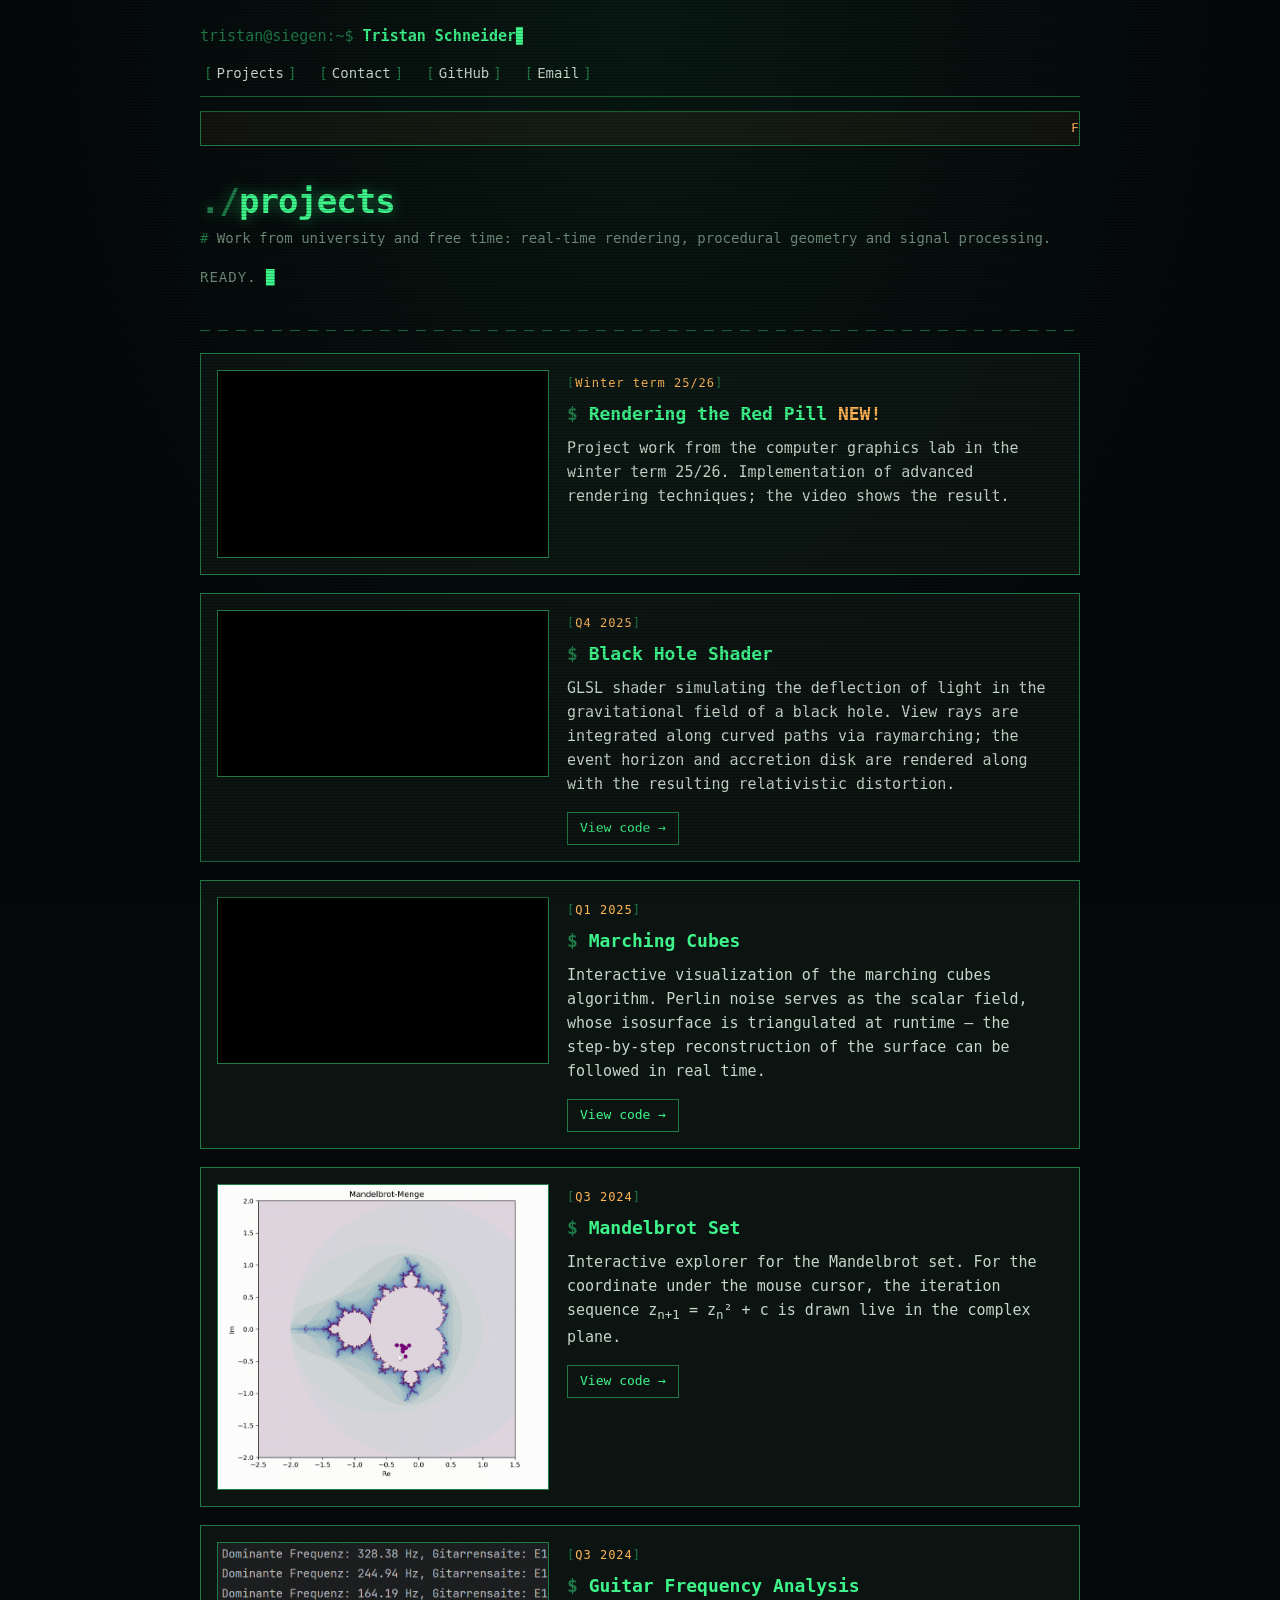
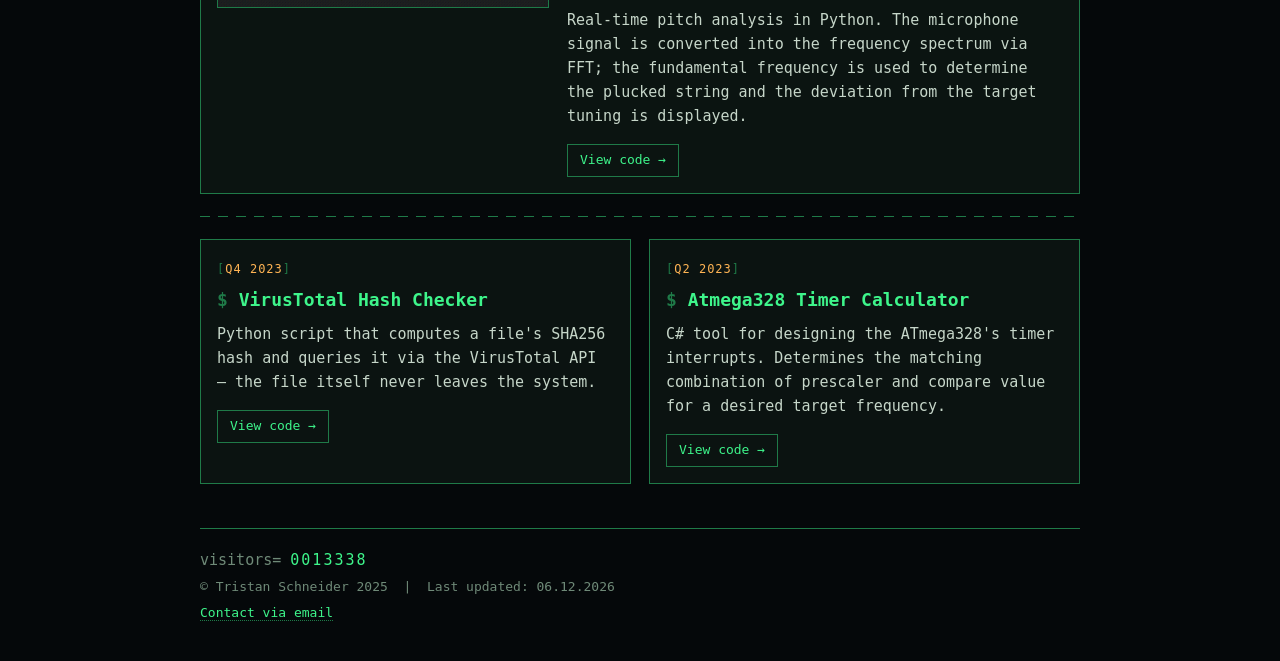
==== commit eecd23ac: "Translate site content to English Renamed kontakt.html to contact.html, translated all page text, me" ====
--- a/index.html
+++ b/index.html
@@ -1,15 +1,15 @@
 <!DOCTYPE html>
-<html lang="de">
+<html lang="en">
 <head>
     <meta charset="utf-8" />
     <meta name="viewport" content="width=device-width, initial-scale=1, shrink-to-fit=no" />
     <meta name="robots" content="index, follow">
-    <meta name="description" content="Portfolio und Projekte von Tristan Schneider" />
+    <meta name="description" content="Portfolio and projects by Tristan Schneider" />
     <meta name="author" content="Tristan Schneider" />
     <meta name="google-site-verification" content="EYlL07sfkWWD0wl-OWLfSfuD8Da2Ii_gTiyONG-HzNk" />
-    <title>Tristan Schneider – Projekte &amp; Portfolio</title>
+    <title>Tristan Schneider – Projects &amp; Portfolio</title>
     <link rel="icon" type="image/x-icon" href="assets/favicon.ico" />
-    <!-- Theme: css/terminal.css, css/n64.css oder css/retro.css -->
+    <!-- Theme: css/terminal.css, css/n64.css or css/retro.css -->
     <link href="css/terminal.css" rel="stylesheet" />
 </head>
 <body>
@@ -18,8 +18,8 @@
     <div id="navbar-placeholder"></div>
 
     <div class="page-head">
-        <h1 class="title">Projekte</h1>
-        <p class="sub">Arbeiten aus Studium und Freizeit: Echtzeit-Rendering, prozedurale Geometrie und Signalverarbeitung.</p>
+        <h1 class="title">Projects</h1>
+        <p class="sub">Work from university and free time: real-time rendering, procedural geometry and signal processing.</p>
         <div class="start-sign" aria-hidden="true"></div>
     </div>
 
@@ -29,10 +29,10 @@
         <div class="card-inner">
             <iframe src="https://www.youtube-nocookie.com/embed/eEupJrGPFXA?si=-1QidhEYqixV_1gB" title="YouTube video player" frameborder="0" allow="accelerometer; autoplay; clipboard-write; encrypted-media; gyroscope; picture-in-picture; web-share" referrerpolicy="strict-origin-when-cross-origin" allowfullscreen></iframe>
             <div class="text">
-                <div class="date">WiSe 25/26</div>
-                <h2>Rendering the Red Pill <span class="blink">NEU!</span></h2>
+                <div class="date">Winter term 25/26</div>
+                <h2>Rendering the Red Pill <span class="blink">NEW!</span></h2>
                 <p>
-                    Projektarbeit aus dem Computergraphik-Praktikum im Wintersemester 25/26. Umsetzung fortgeschrittener Rendering-Techniken; das Video zeigt das Ergebnis.
+                    Project work from the computer graphics lab in the winter term 25/26. Implementation of advanced rendering techniques; the video shows the result.
                 </p>
             </div>
         </div>
@@ -42,15 +42,15 @@
         <div class="card-inner">
             <video autoplay loop muted playsinline>
                 <source src="assets/black_hole.mp4" type="video/mp4">
-                Dein Browser unterstützt dieses Videoformat nicht.
+                Your browser does not support this video format.
             </video>
             <div class="text">
                 <div class="date">Q4 2025</div>
                 <h2>Black Hole Shader</h2>
                 <p>
-                    GLSL-Shader zur Simulation der Lichtablenkung im Gravitationsfeld eines Schwarzen Lochs. Die Sichtstrahlen werden per Raymarching entlang gekrümmter Bahnen integriert; dargestellt werden Ereignishorizont und Akkretionsscheibe samt der daraus resultierenden relativistischen Verzerrung.
+                    GLSL shader simulating the deflection of light in the gravitational field of a black hole. View rays are integrated along curved paths via raymarching; the event horizon and accretion disk are rendered along with the resulting relativistic distortion.
                 </p>
-                <a class="btn" href="https://github.com/TristanSchneider-dev/BlackHole_ShaderGL">Zum Code →</a>
+                <a class="btn" href="https://github.com/TristanSchneider-dev/BlackHole_ShaderGL">View code →</a>
             </div>
         </div>
     </div>
@@ -59,43 +59,43 @@
         <div class="card-inner">
             <video autoplay loop muted playsinline>
                 <source src="assets/cubes.mp4" type="video/mp4">
-                Dein Browser unterstützt dieses Videoformat nicht.
+                Your browser does not support this video format.
             </video>
             <div class="text">
                 <div class="date">Q1 2025</div>
                 <h2>Marching Cubes</h2>
                 <p>
-                    Interaktive Visualisierung des Marching-Cubes-Algorithmus. Als Skalarfeld dient Perlin-Noise, dessen Isofläche zur Laufzeit trianguliert wird – die schrittweise Rekonstruktion der Oberfläche ist dabei in Echtzeit nachvollziehbar.
+                    Interactive visualization of the marching cubes algorithm. Perlin noise serves as the scalar field, whose isosurface is triangulated at runtime – the step-by-step reconstruction of the surface can be followed in real time.
                 </p>
-                <a class="btn" href="https://github.com/TristanSchneider-dev/MarchingCubes_Visualisation">Zum Code →</a>
+                <a class="btn" href="https://github.com/TristanSchneider-dev/MarchingCubes_Visualisation">View code →</a>
             </div>
         </div>
     </div>
 
     <div class="card">
         <div class="card-inner">
-            <img src="assets/mandelbrot.gif" alt="Projektbild" />
+            <img src="assets/mandelbrot.gif" alt="Project image" />
             <div class="text">
                 <div class="date">Q3 2024</div>
-                <h2>Mandelbrot-Menge</h2>
+                <h2>Mandelbrot Set</h2>
                 <p>
-                    Interaktiver Explorer für die Mandelbrot-Menge. Für die Koordinate unter dem Mauszeiger wird die Iterationsfolge z<sub>n+1</sub> = z<sub>n</sub>² + c live in der komplexen Ebene mitgezeichnet.
+                    Interactive explorer for the Mandelbrot set. For the coordinate under the mouse cursor, the iteration sequence z<sub>n+1</sub> = z<sub>n</sub>² + c is drawn live in the complex plane.
                 </p>
-                <a class="btn" href="https://github.com/TristanSchneider-dev/Mandelbrot_Menge">Zum Code →</a>
+                <a class="btn" href="https://github.com/TristanSchneider-dev/Mandelbrot_Menge">View code →</a>
             </div>
         </div>
     </div>
 
     <div class="card">
         <div class="card-inner">
-            <img src="assets/guitar_fft.gif" alt="Projektbild" />
+            <img src="assets/guitar_fft.gif" alt="Project image" />
             <div class="text">
                 <div class="date">Q3 2024</div>
-                <h2>Frequenzanalyse für Gitarre</h2>
+                <h2>Guitar Frequency Analysis</h2>
                 <p>
-                    Echtzeit-Tonanalyse in Python. Das Mikrofonsignal wird per FFT ins Frequenzspektrum überführt; aus der Grundfrequenz wird die angeschlagene Saite bestimmt und die Abweichung zur Sollstimmung ausgegeben.
+                    Real-time pitch analysis in Python. The microphone signal is converted into the frequency spectrum via FFT; the fundamental frequency is used to determine the plucked string and the deviation from the target tuning is displayed.
                 </p>
-                <a class="btn" href="https://github.com/TristanSchneider-dev/GuitarTuner_FFT">Zum Code →</a>
+                <a class="btn" href="https://github.com/TristanSchneider-dev/GuitarTuner_FFT">View code →</a>
             </div>
         </div>
     </div>
@@ -109,9 +109,9 @@
                     <div class="date">Q4 2023</div>
                     <h2>VirusTotal Hash Checker</h2>
                     <p>
-                        Python-Skript, das den SHA256-Hash einer Datei bildet und über die VirusTotal-API abfragt – die Datei selbst verlässt das System dabei nicht.
+                        Python script that computes a file's SHA256 hash and queries it via the VirusTotal API – the file itself never leaves the system.
                     </p>
-                    <a class="btn" href="https://github.com/TristanSchneider-dev/VT_Hash_Checker">Zum Code →</a>
+                    <a class="btn" href="https://github.com/TristanSchneider-dev/VT_Hash_Checker">View code →</a>
                 </div>
             </div>
         </div>
@@ -122,9 +122,9 @@
                     <div class="date">Q2 2023</div>
                     <h2>Atmega328 Timer Calculator</h2>
                     <p>
-                        C#-Tool zur Auslegung der Timer-Interrupts des ATmega328. Ermittelt zu einer gewünschten Zielfrequenz die passende Kombination aus Prescaler und Compare-Wert.
+                        C# tool for designing the ATmega328's timer interrupts. Determines the matching combination of prescaler and compare value for a desired target frequency.
                     </p>
-                    <a class="btn" href="https://github.com/TristanSchneider-dev/ATmega328_Timer_Interrupt_Calculator">Zum Code →</a>
+                    <a class="btn" href="https://github.com/TristanSchneider-dev/ATmega328_Timer_Interrupt_Calculator">View code →</a>
                 </div>
             </div>
         </div>
--- a/css/terminal.css
+++ b/css/terminal.css
@@ -250,7 +250,7 @@
     );
 }
 
-/* ============ PROJEKTE ============ */
+/* ============ PROJECTS ============ */
 
 .card {
     padding: 16px;
@@ -370,7 +370,7 @@
     color: #000000;
 }
 
-/* ============ KONTAKTSEITE ============ */
+/* ============ CONTACT PAGE ============ */
 
 .contact {
     padding: 18px;
@@ -480,7 +480,7 @@
     margin: 5px 0;
 }
 
-/* "Du bist Besucher Nr." - der Zaehler beschriftet sich hier selbst */
+/* "You are visitor no." - the counter labels itself here */
 .page-foot p:first-child {
     display: none;
 }
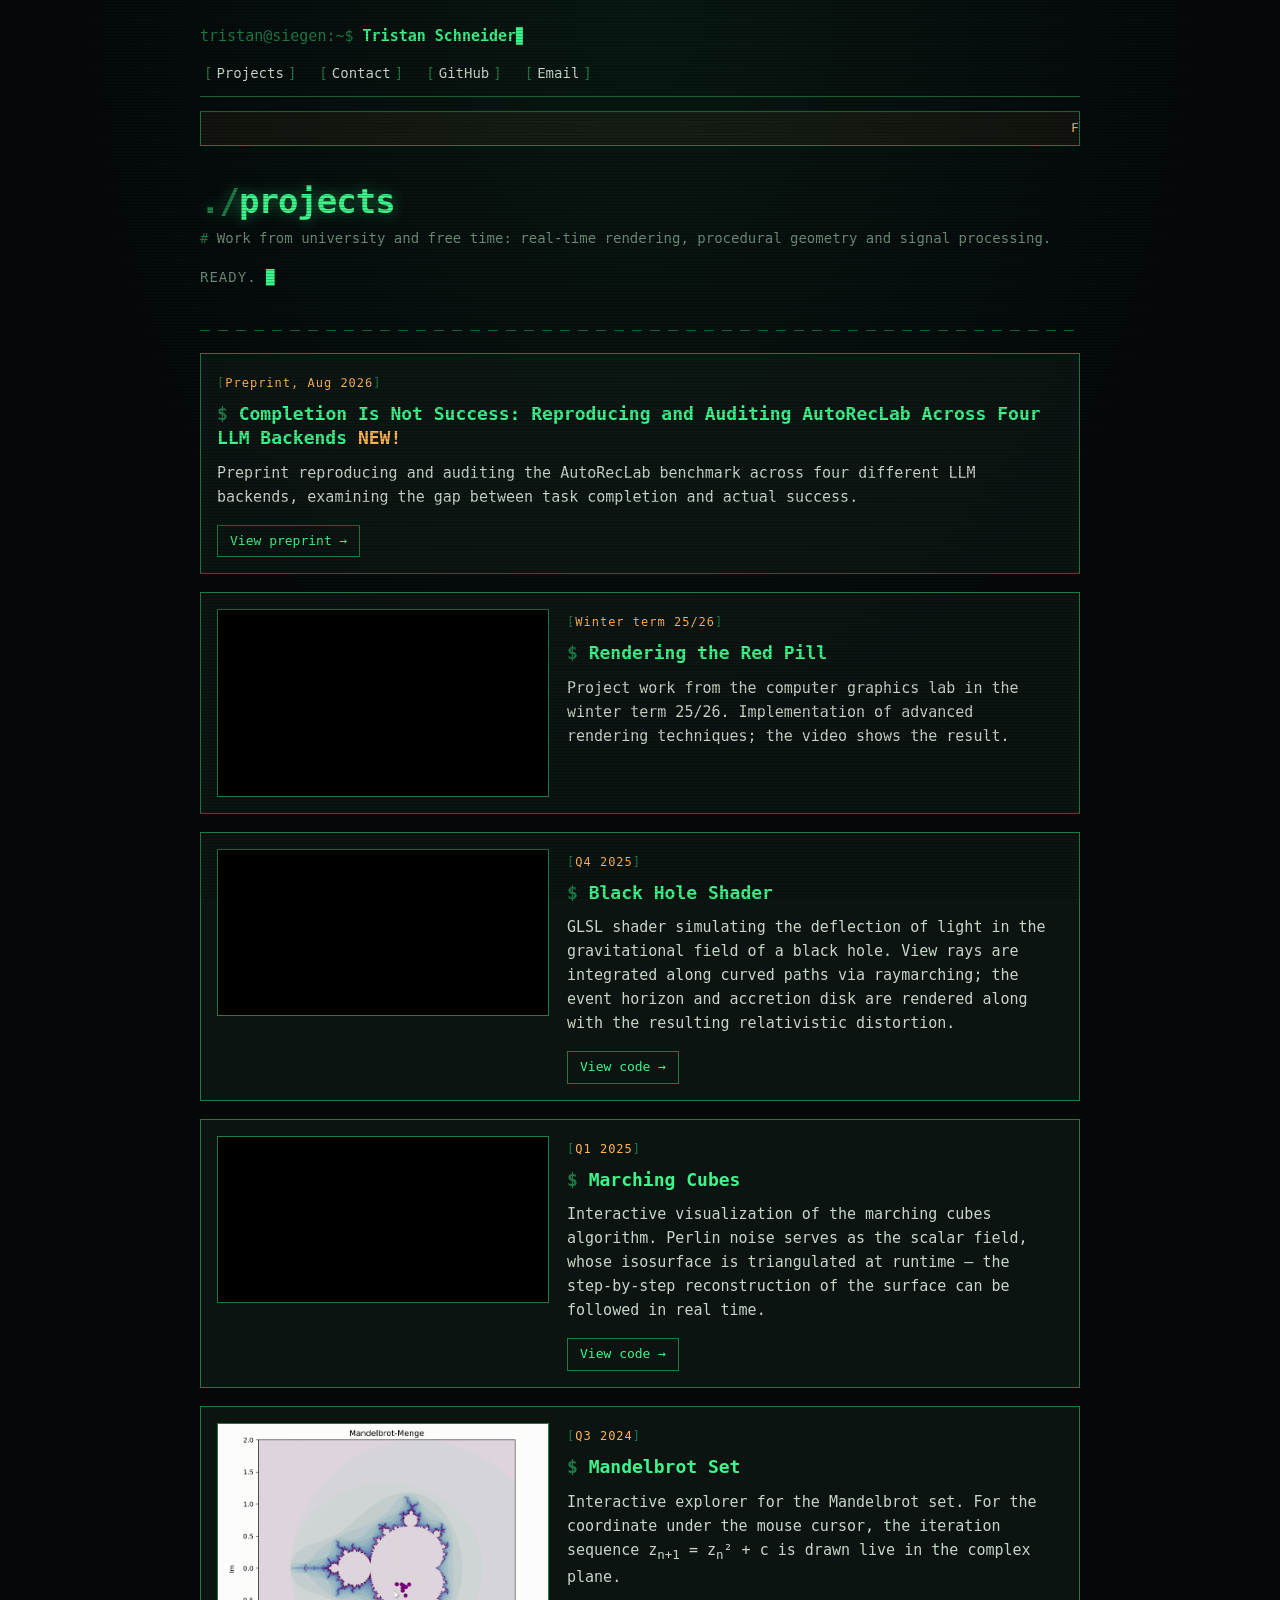
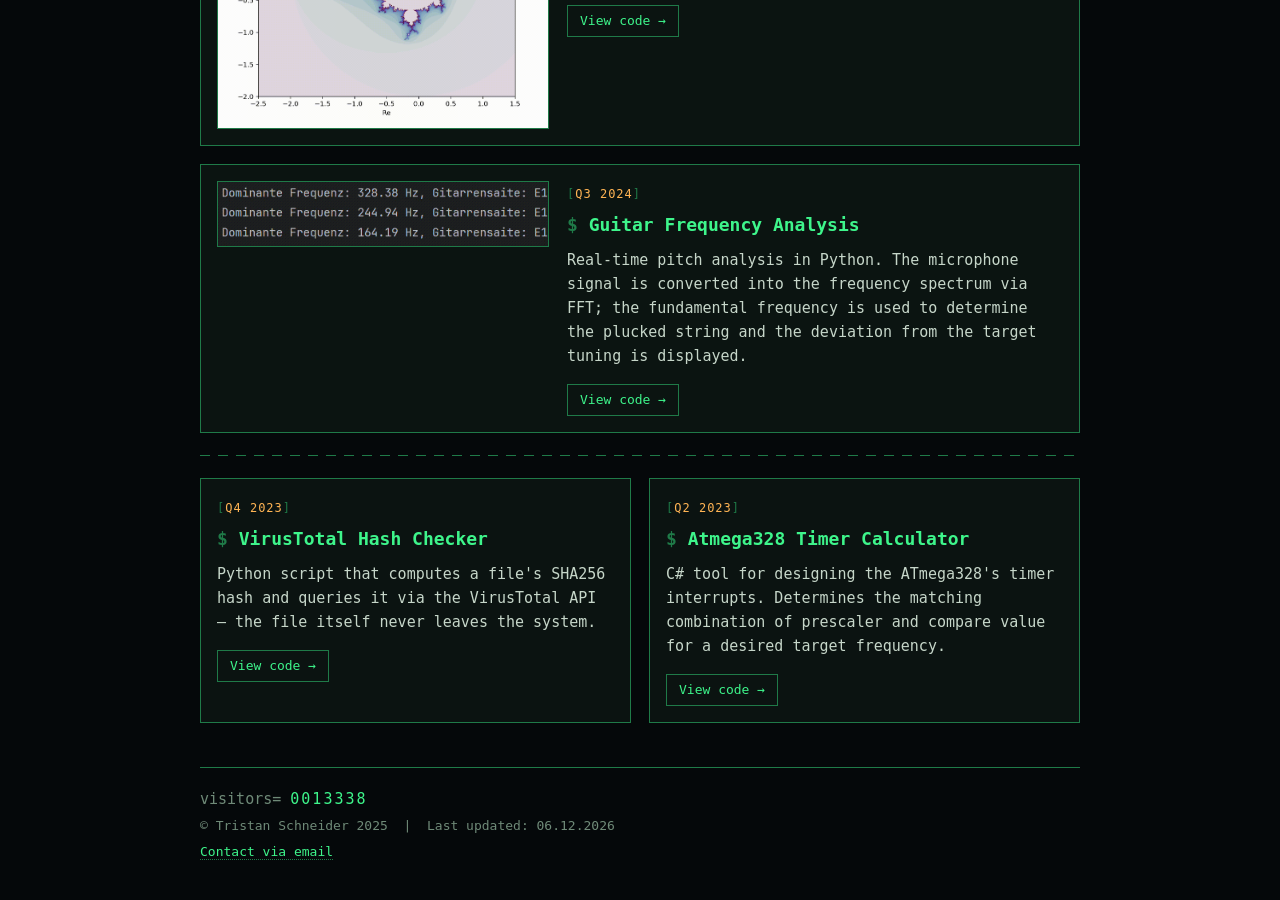
==== commit 0d0badfa: "Add preprint: Completion Is Not Success Adds a card linking to the AutoRecLab reproduction/audit pre" ====
--- a/index.html
+++ b/index.html
@@ -27,10 +27,23 @@
 
     <div class="card">
         <div class="card-inner">
+            <div class="text">
+                <div class="date">Preprint, Aug 2026</div>
+                <h2>Completion Is Not Success: Reproducing and Auditing AutoRecLab Across Four LLM Backends <span class="blink">NEW!</span></h2>
+                <p>
+                    Preprint reproducing and auditing the AutoRecLab benchmark across four different LLM backends, examining the gap between task completion and actual success.
+                </p>
+                <a class="btn" href="https://www.researchgate.net/publication/411854383_Completion_Is_Not_Success_Reproducing_and_Auditing_AutoRecLab_Across_Four_LLM_Backends" target="_blank" rel="noopener">View preprint →</a>
+            </div>
+        </div>
+    </div>
+
+    <div class="card">
+        <div class="card-inner">
             <iframe src="https://www.youtube-nocookie.com/embed/eEupJrGPFXA?si=-1QidhEYqixV_1gB" title="YouTube video player" frameborder="0" allow="accelerometer; autoplay; clipboard-write; encrypted-media; gyroscope; picture-in-picture; web-share" referrerpolicy="strict-origin-when-cross-origin" allowfullscreen></iframe>
             <div class="text">
                 <div class="date">Winter term 25/26</div>
-                <h2>Rendering the Red Pill <span class="blink">NEW!</span></h2>
+                <h2>Rendering the Red Pill</h2>
                 <p>
                     Project work from the computer graphics lab in the winter term 25/26. Implementation of advanced rendering techniques; the video shows the result.
                 </p>
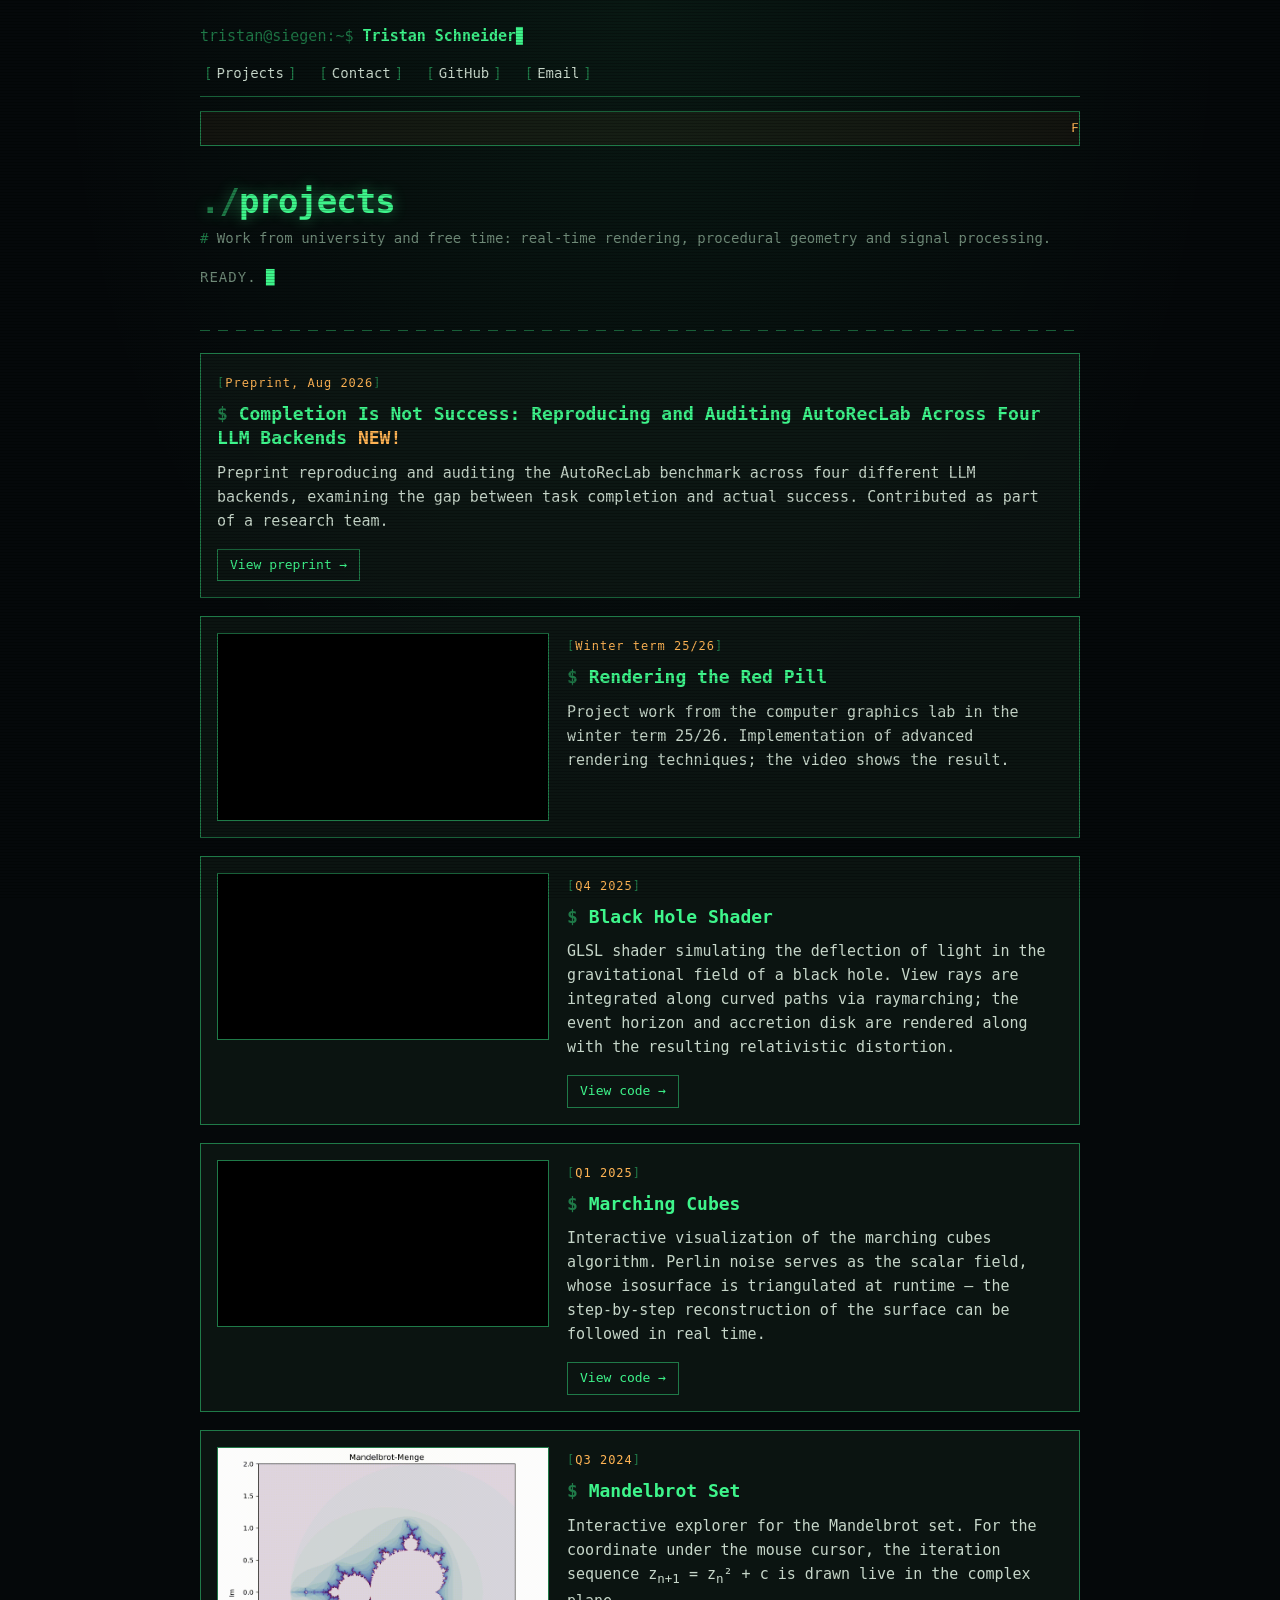
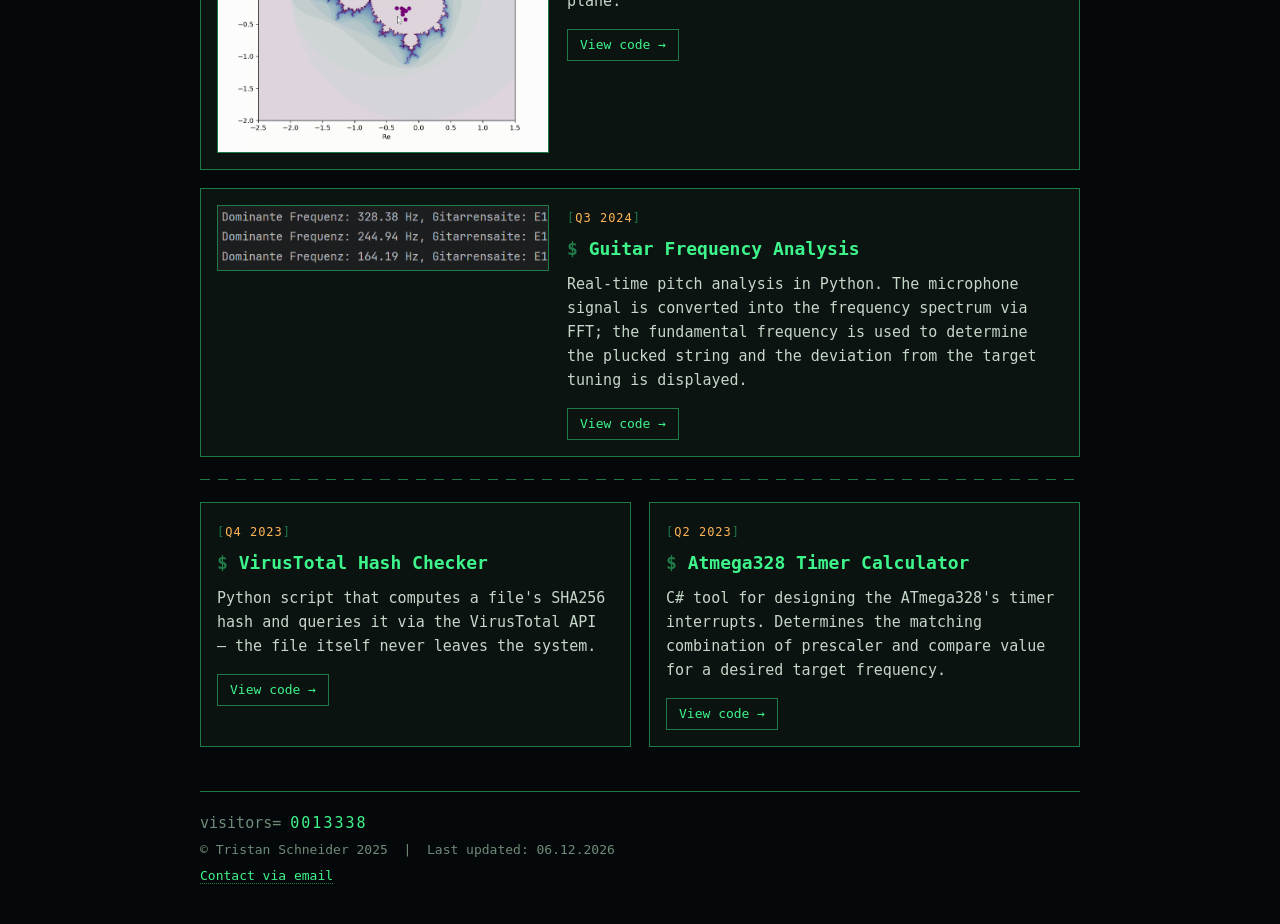
==== commit dae7130b: "Note team contribution on AutoRecLab preprint Co-Authored-By: Claude Sonnet 5 <noreply@anthropic.com" ====
--- a/index.html
+++ b/index.html
@@ -31,7 +31,7 @@
                 <div class="date">Preprint, Aug 2026</div>
                 <h2>Completion Is Not Success: Reproducing and Auditing AutoRecLab Across Four LLM Backends <span class="blink">NEW!</span></h2>
                 <p>
-                    Preprint reproducing and auditing the AutoRecLab benchmark across four different LLM backends, examining the gap between task completion and actual success.
+                    Preprint reproducing and auditing the AutoRecLab benchmark across four different LLM backends, examining the gap between task completion and actual success. Contributed as part of a research team.
                 </p>
                 <a class="btn" href="https://www.researchgate.net/publication/411854383_Completion_Is_Not_Success_Reproducing_and_Auditing_AutoRecLab_Across_Four_LLM_Backends" target="_blank" rel="noopener">View preprint →</a>
             </div>
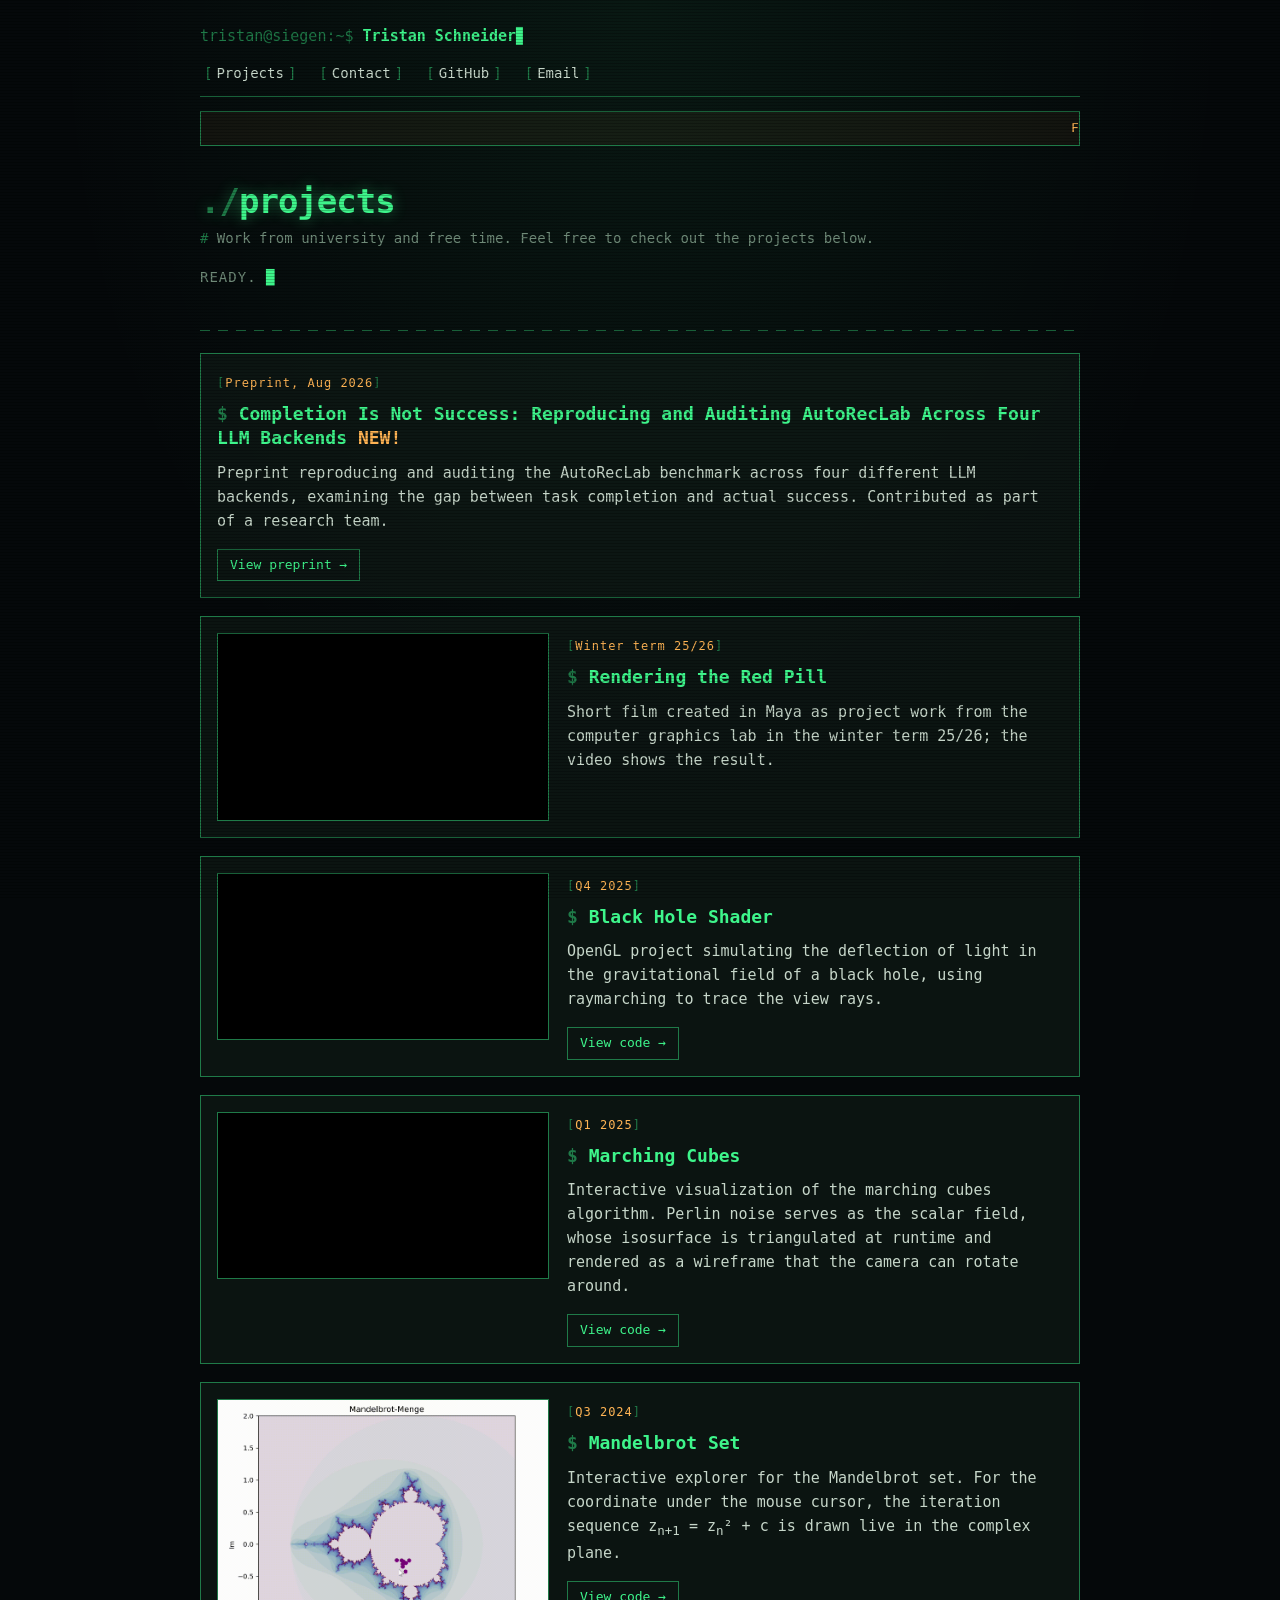
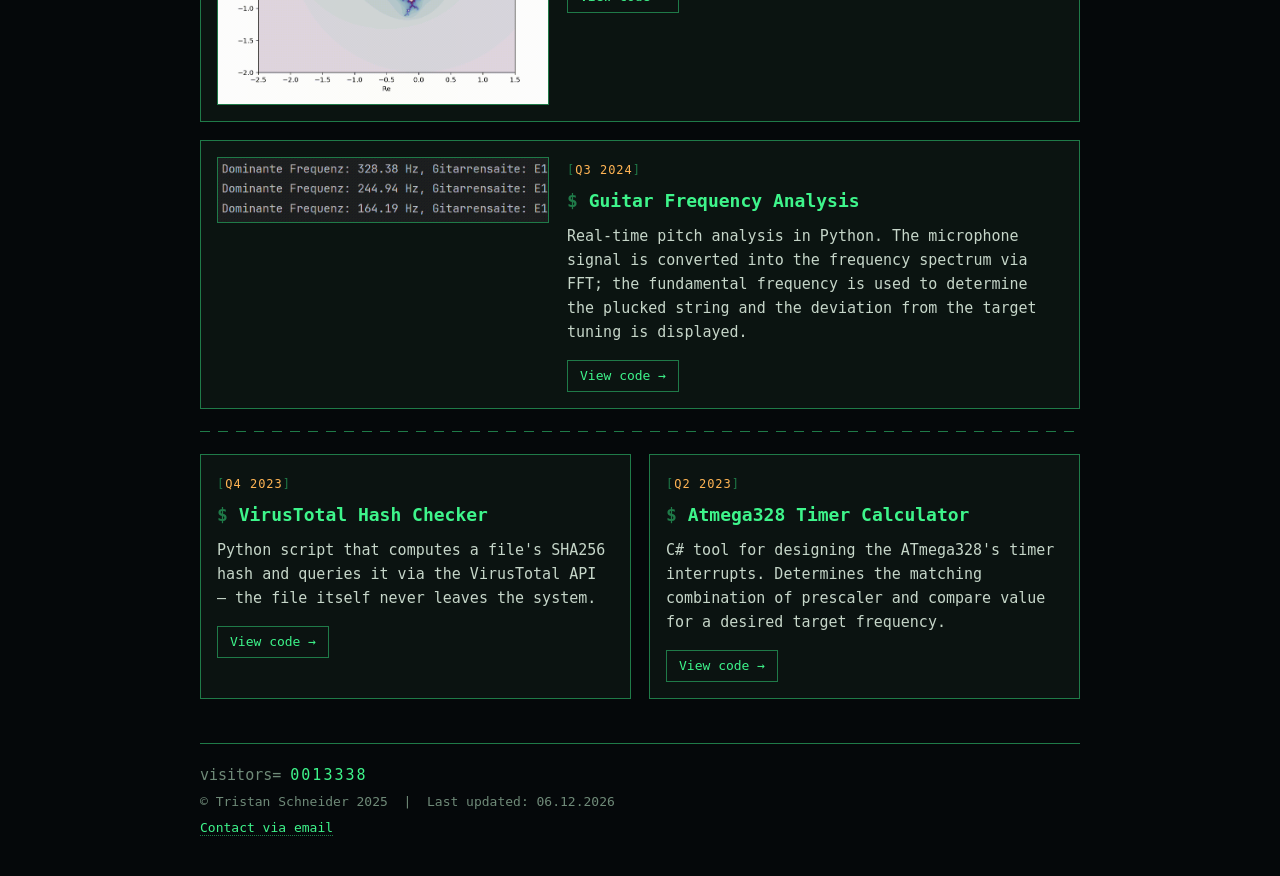
==== commit daa6df08: "Simplify project descriptions and trim specialization blurb" ====
--- a/index.html
+++ b/index.html
@@ -19,7 +19,7 @@
 
     <div class="page-head">
         <h1 class="title">Projects</h1>
-        <p class="sub">Work from university and free time: real-time rendering, procedural geometry and signal processing.</p>
+        <p class="sub">Work from university and free time. Feel free to check out the projects below.</p>
         <div class="start-sign" aria-hidden="true"></div>
     </div>
 
@@ -45,7 +45,7 @@
                 <div class="date">Winter term 25/26</div>
                 <h2>Rendering the Red Pill</h2>
                 <p>
-                    Project work from the computer graphics lab in the winter term 25/26. Implementation of advanced rendering techniques; the video shows the result.
+                    Short film created in Maya as project work from the computer graphics lab in the winter term 25/26; the video shows the result.
                 </p>
             </div>
         </div>
@@ -61,7 +61,7 @@
                 <div class="date">Q4 2025</div>
                 <h2>Black Hole Shader</h2>
                 <p>
-                    GLSL shader simulating the deflection of light in the gravitational field of a black hole. View rays are integrated along curved paths via raymarching; the event horizon and accretion disk are rendered along with the resulting relativistic distortion.
+                    OpenGL project simulating the deflection of light in the gravitational field of a black hole, using raymarching to trace the view rays.
                 </p>
                 <a class="btn" href="https://github.com/TristanSchneider-dev/BlackHole_ShaderGL">View code →</a>
             </div>
@@ -78,7 +78,7 @@
                 <div class="date">Q1 2025</div>
                 <h2>Marching Cubes</h2>
                 <p>
-                    Interactive visualization of the marching cubes algorithm. Perlin noise serves as the scalar field, whose isosurface is triangulated at runtime – the step-by-step reconstruction of the surface can be followed in real time.
+                    Interactive visualization of the marching cubes algorithm. Perlin noise serves as the scalar field, whose isosurface is triangulated at runtime and rendered as a wireframe that the camera can rotate around.
                 </p>
                 <a class="btn" href="https://github.com/TristanSchneider-dev/MarchingCubes_Visualisation">View code →</a>
             </div>
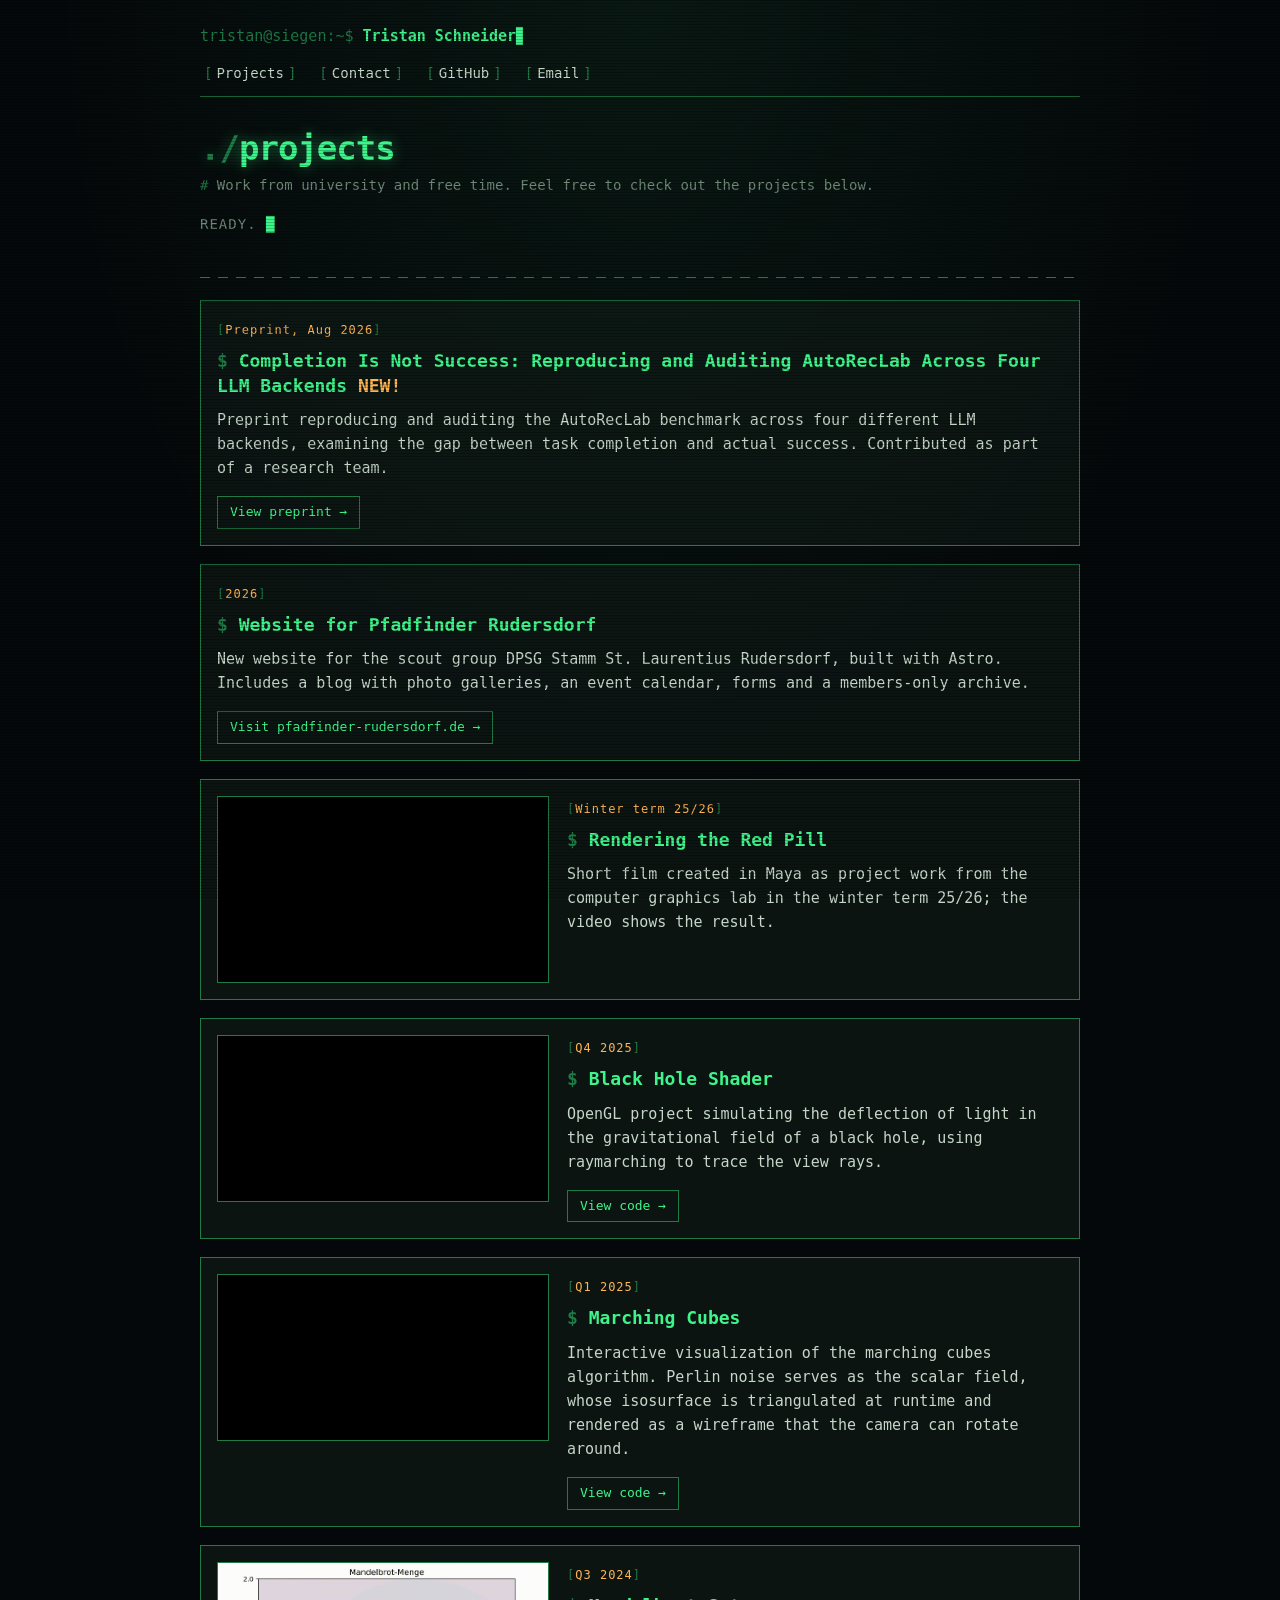
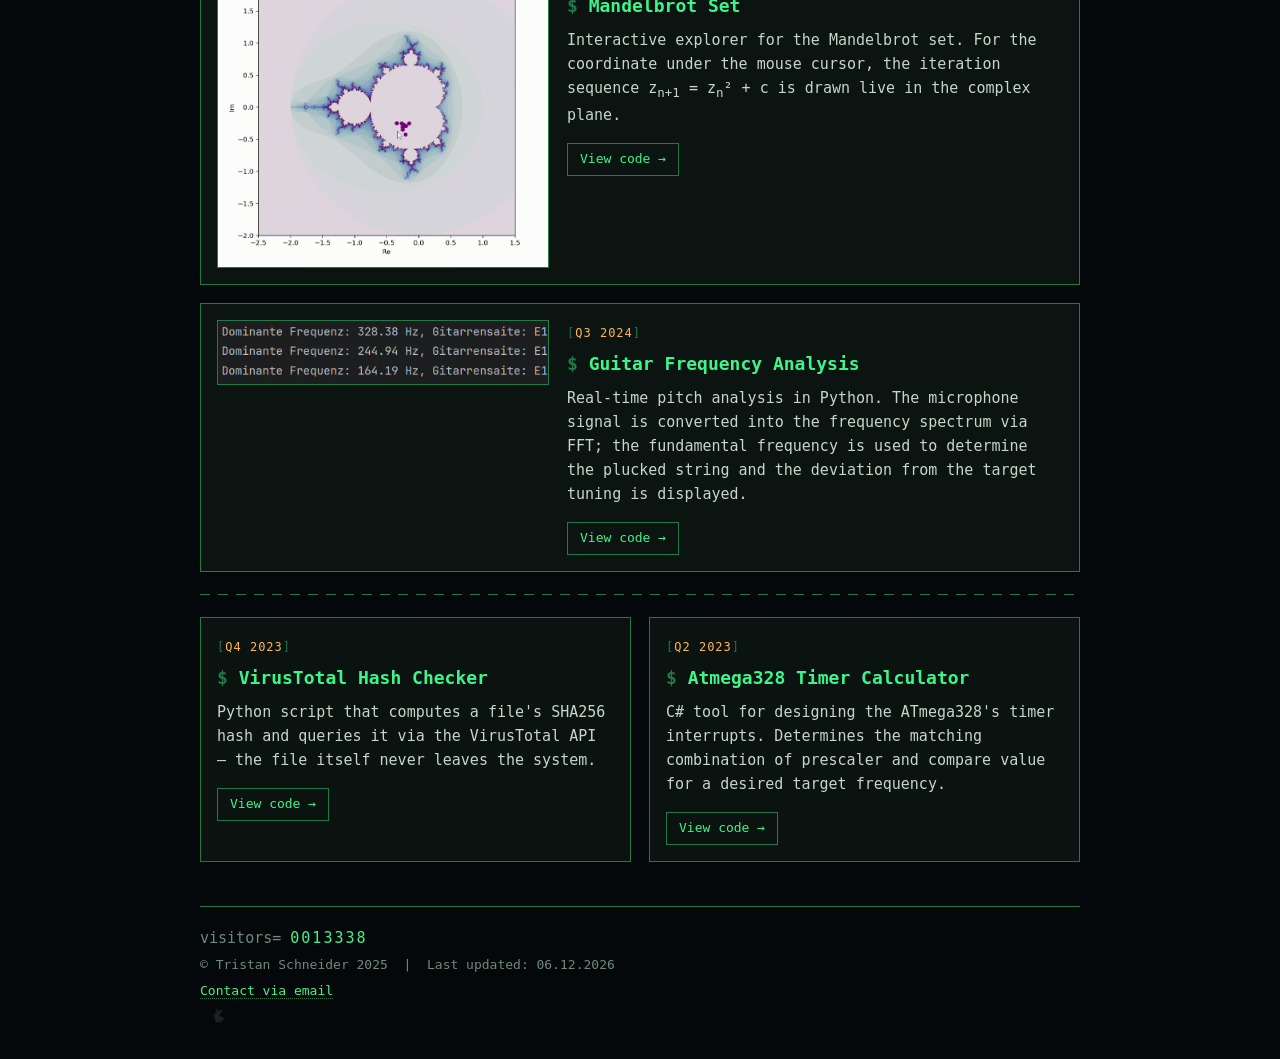
==== commit 992c4566: "Add Pfadfinder Rudersdorf website project card Co-Authored-By: Claude Opus 5.5 <noreply@anthropic.co" ====
--- a/index.html
+++ b/index.html
@@ -34,6 +34,19 @@
                     Preprint reproducing and auditing the AutoRecLab benchmark across four different LLM backends, examining the gap between task completion and actual success. Contributed as part of a research team.
                 </p>
                 <a class="btn" href="https://www.researchgate.net/publication/411854383_Completion_Is_Not_Success_Reproducing_and_Auditing_AutoRecLab_Across_Four_LLM_Backends" target="_blank" rel="noopener">View preprint →</a>
+            </div>
+        </div>
+    </div>
+
+    <div class="card">
+        <div class="card-inner">
+            <div class="text">
+                <div class="date">2026</div>
+                <h2>Website for Pfadfinder Rudersdorf</h2>
+                <p>
+                    New website for the scout group DPSG Stamm St. Laurentius Rudersdorf, built with Astro. Includes a blog with photo galleries, an event calendar, forms and a members-only archive.
+                </p>
+                <a class="btn" href="https://pfadfinder-rudersdorf.de/" target="_blank" rel="noopener">Visit pfadfinder-rudersdorf.de →</a>
             </div>
         </div>
     </div>
--- a/css/terminal.css
+++ b/css/terminal.css
@@ -548,3 +548,40 @@
         padding-left: 0;
     }
 }
+
+/* ============ WHITE RABBIT ============ */
+
+.white-rabbit {
+    display: inline-block;
+    margin-left: 0.6rem;
+    opacity: 0.1;
+    filter: grayscale(1) brightness(1.6);
+    cursor: pointer;
+    user-select: none;
+    transition: opacity 0.3s ease;
+}
+
+.white-rabbit:hover {
+    opacity: 0.4;
+}
+
+#digital-rain-overlay {
+    position: fixed;
+    inset: 0;
+    z-index: 9999;
+    opacity: 0;
+    pointer-events: none;
+    transition: opacity 0.4s ease;
+}
+
+#digital-rain-overlay.active {
+    opacity: 1;
+    pointer-events: auto;
+    cursor: pointer;
+}
+
+#digital-rain-overlay canvas {
+    display: block;
+    width: 100%;
+    height: 100%;
+}
